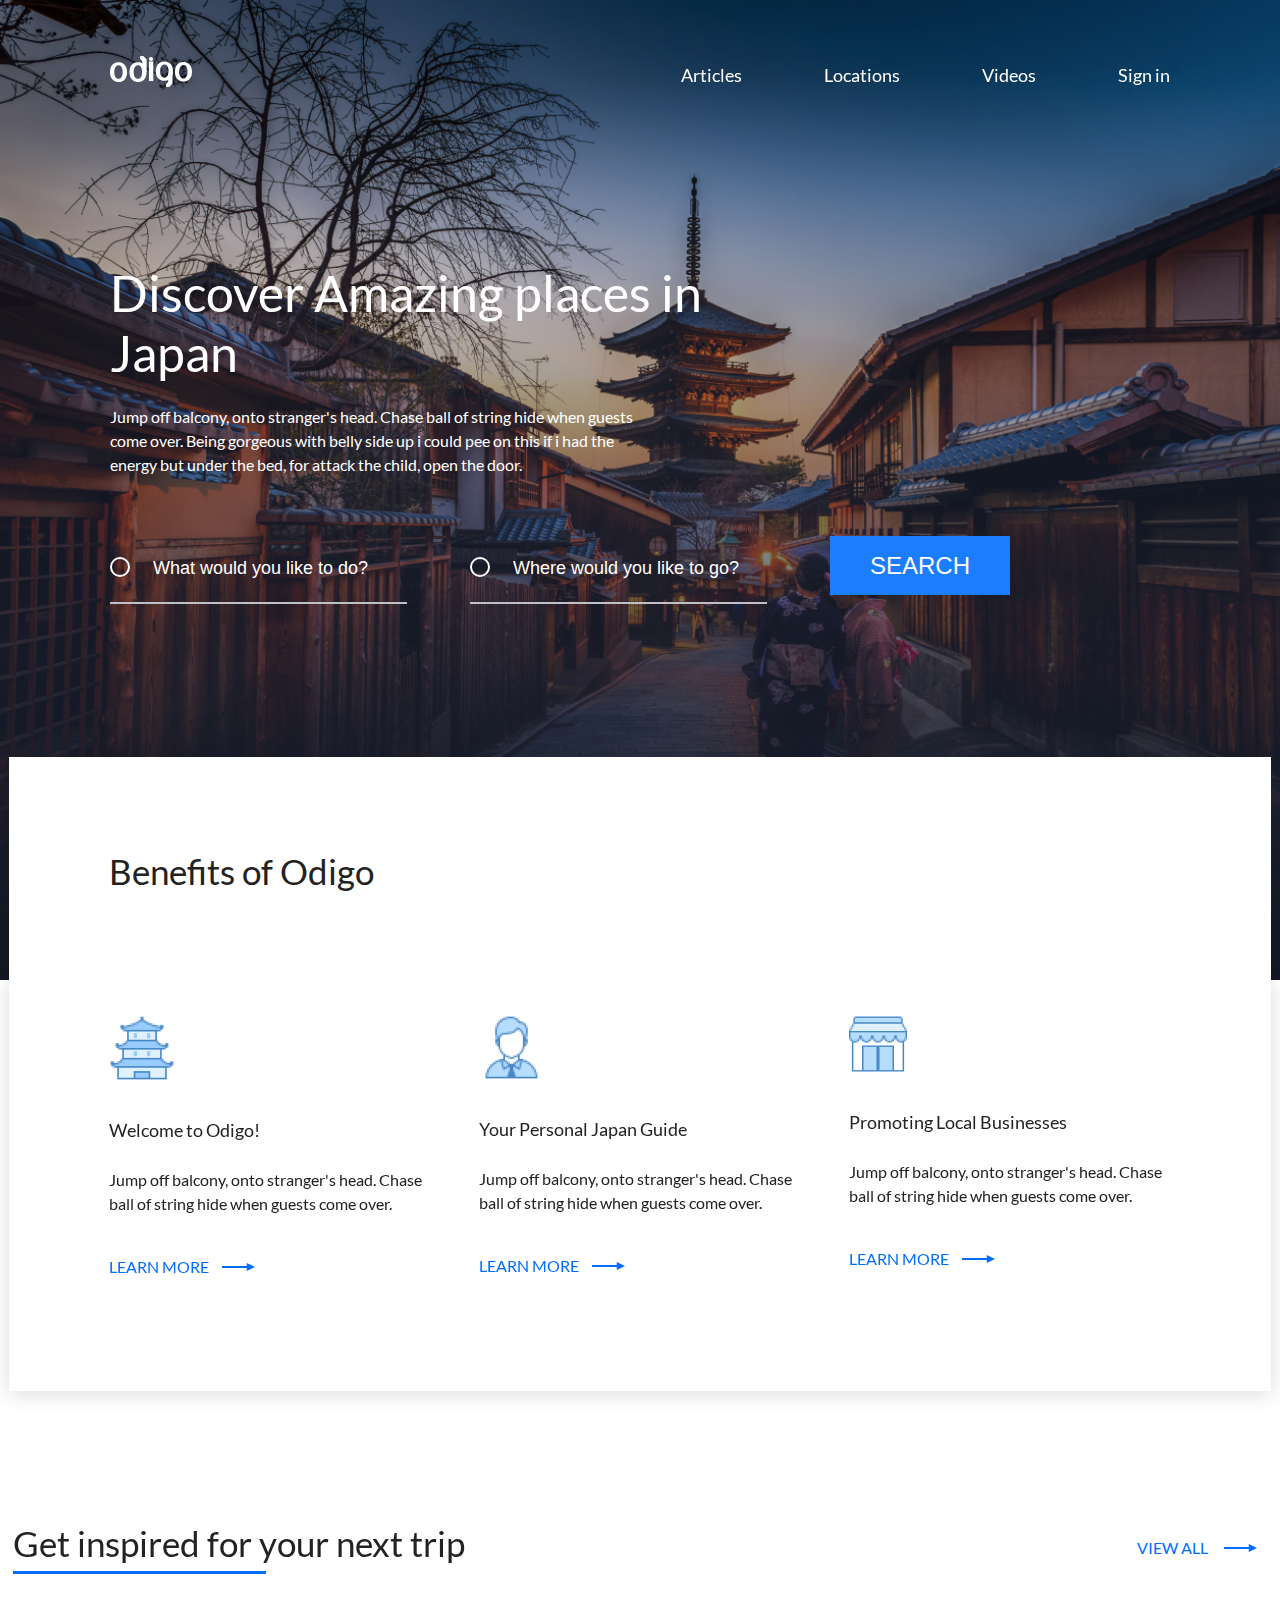
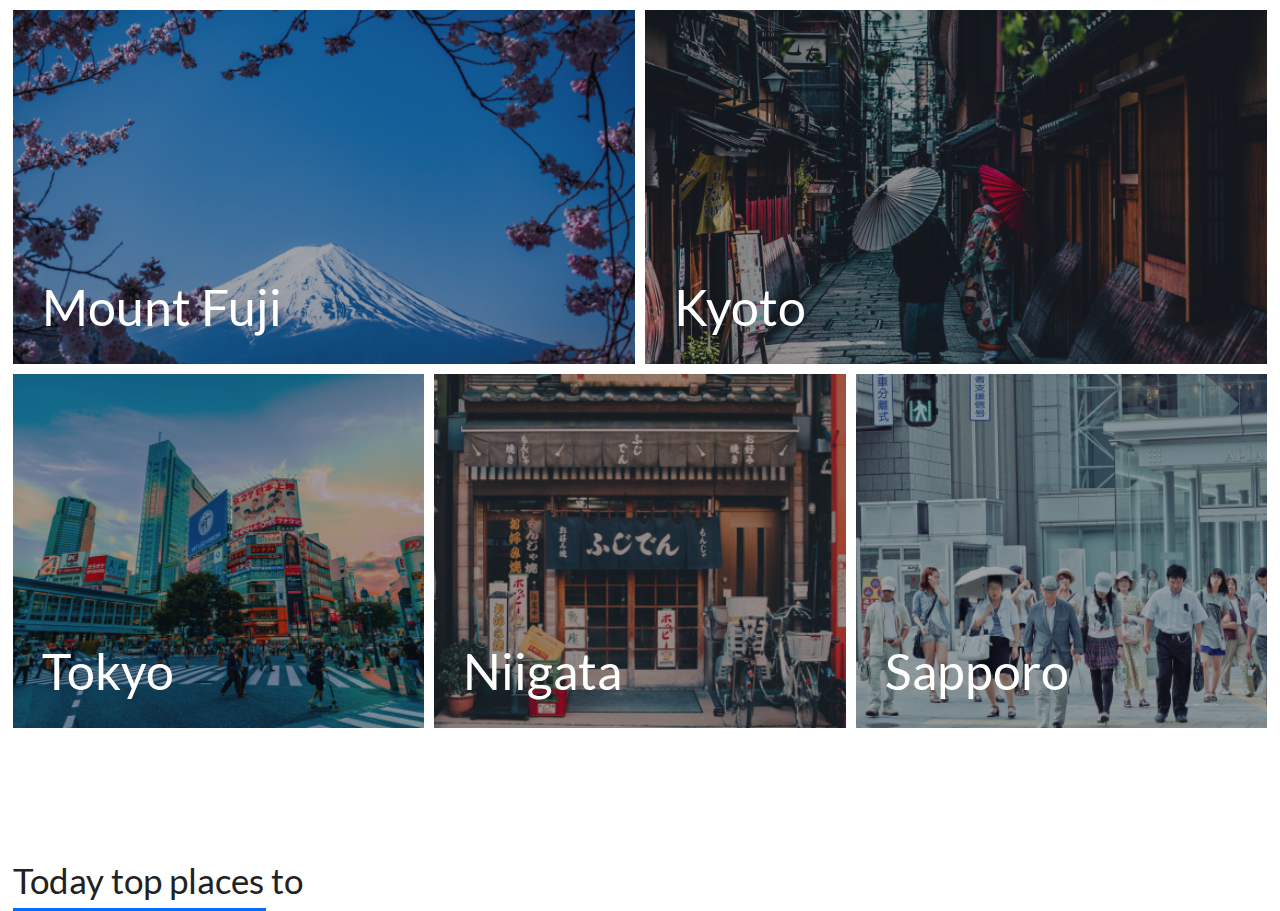
==== index.html @ b9d55b10 "new img" ====
<!DOCTYPE html>
<html lang="en">
<head>
    <meta charset="UTF-8">
    <meta http-equiv="X-UA-Compatible" content="IE=edge">
    <meta name="viewport" content="width=device-width, initial-scale=1.0">
    <link rel="stylesheet" href="css/reset.css">
    <link rel="stylesheet" href="css/style.css">
    <link rel="shortcut icon" href="./img/Flag_of_Japan.jpg" type="image/png">
    <title>TR Japan</title>
</head>
<body>
    <header class="header">
        <div class="wrapper">
            <div class="header-logo">
                <a href="/" class="header-logo-link">
                    <img src="img/svg/odigo-logo.svg" alt="logo">
                </a>
            </div>
            <nav class="header-nav">
                <ul class="header-list">
                    <li class="header-list-item">
                        <a href="/" class="header-link">Articles</a>
                    </li>
                    <li class="header-list-item">
                        <a href="/" class="header-link">Locations</a>
                    </li>
                    <li class="header-list-item">
                        <a href="/" class="header-link">Videos</a>
                    </li>
                    <li class="header-list-item"> 
                        <a href="/" class="header-link">Sign in</a>
                    </li>
                </ul>
            </nav>
        </div>
    </header>
    <main class="main">
       <section class="intro">
            <div class="wrapper">
                <div class="intro-wrapper">
                <h1 class="intro-title">Discover Amazing places in Japan</h1>
                <p class="intro-info">Jump off balcony, onto stranger's head. Chase ball of string hide when guests come over. Being gorgeous with belly side up i could pee on this if i had the energy but under the bed, for attack the child, open the door. </p>
                <form class="intro-form">
                    <fieldset class="intro-search_form">
                        <div class="serch-wrapper">
                            <input type="text" name="uzer_like_to_do" class="search-field" placeholder="What would you like to do?">
                            <input type="text" name="uzer_like_to_go" class="search-field" placeholder="Where would you like to go?">
                            <button class="search-button" type="submit">SEARCH</button>
                        </div>
                    </fieldset>
                </form>
            </div>
        </div>
       </section>

       <section class="benefits">
        <div class="benefits_wrapper">
            <h2 class="benefits_title">Benefits of Odigo</h2>
            <div class="benefits_cards">
                <div class="benefits_card">
                    <img src="/img/odigo-icon.png" alt="odigo" class="benefits_img">
                    <p class="benefit_title">Welcome to Odigo!</p>
                    <p class="benefit_info">Jump off balcony, onto stranger's head. Chase ball of string hide when guests come over.</p>
                    <div class="benefits_learn">
                        <a href="" class="benefit_learn">LEARN MORE</a>
                    </div>
                </div>
                <div class="benefits_card">
                    <img src="/img/guide-icon.png" alt="guide" class="benefits_img">
                    <p class="benefit_title">Your Personal Japan Guide</p>
                    <p class="benefit_info">Jump off balcony, onto stranger's head. Chase ball of string hide when guests come over.</p>
                    <div class="benefits_learn">
                        <a href="" class="benefit_learn">LEARN MORE</a>
                    </div>
                </div>
                <div class="benefits_card">
                    <img src="/img/businesses-icon.png" alt="businesses" class="benefits_img">
                    <p class="benefit_title">Promoting Local Businesses</p>
                    <p class="benefit_info">Jump off balcony, onto stranger's head. Chase ball of string hide when guests come over.</p>
                    <div class="benefits_learn">
                        <a href="" class="benefit_learn">LEARN MORE</a>
                    </div>
                </div>
            </div>
        </div>
       </section>
       <section class="travel">
        <div class="travel_wrapper">
            <div class="travel_next_trip">
                <div class="travel_pictures">
                    <div class="travel_header">
                        <h2 class="travel_title">Get inspired for your next trip</h2>
                        <div class="travel_header_links">
                            <a href="" class="travel_view">VIEW ALL</a>
                        </div>
                    </div>    
                </div>
                <div class="places-cards">

                   <figure class="places-card places-card-lg">
                     <img src="./img/pref1.jpg" alt="Mount Fuji" class="places-card-pic">   
                     <figcaption class="places-card-title">Mount Fuji</figcaption>
                     <a href="#!" class="places-card-link"></a>
                   </figure>

                   <figure class="places-card places-card-lg">
                     <img src="./img/pref2.jpg" alt="Kyoto" class="places-card-pic">
                     <figcaption class="places-card-title">Kyoto</figcaption>
                     <a href="#!" class="places-card-link"></a>
                   </figure>

                   <figure class="places-card places-card-sm">
                    <img src="../img/pref3.jpg" alt="Tokyo" class="places-card-pic">
                    <figcaption class="places-card-title">Tokyo</figcaption>
                    <a href="#!" class="places-card-link"></a>
                  </figure>

                  <figure class="places-card places-card-sm">
                    <img src="./img/pref4.jpg" alt="Niigata" class="places-card-pic">
                    <figcaption class="places-card-title">Niigata</figcaption>
                    <a href="#!" class="places-card-link"></a>
                  </figure>

                  <figure class="places-card places-card-sm">
                    <img src="./img/pref5.jpg" alt="Sapporo" class="places-card-pic">
                    <figcaption class="places-card-title">Sapporo</figcaption>
                    <a href="#!" class="places-card-link"></a>
                  </figure>
                  
                </div>
            </div>






            <div class="travel_places">
                <h2 class="travel_title">Today top places to </h2>
            </div>
        </div>
       </section>
    </main>
</body>
</html>
---- css/style.css ----
/* lato-regular - latin */
@font-face {
    font-family: 'Lato';
    font-style: normal;
    font-weight: 400;
    src: local(''),
         url('../fonts/lato-v23-latin-regular.woff2') format('woff2'), /* Chrome 26+, Opera 23+, Firefox 39+ */
         url('../fonts/lato-v23-latin-regular.woff') format('woff'); /* Chrome 6+, Firefox 3.6+, IE 9+, Safari 5.1+ */
  }
  /* lato-700 - latin */
  @font-face {
    font-family: 'Lato';
    font-style: normal;
    font-weight: 700;
    src: local(''),
         url('../fonts/lato-v23-latin-700.woff2') format('woff2'), /* Chrome 26+, Opera 23+, Firefox 39+ */
         url('../fonts/lato-v23-latin-700.woff') format('woff'); /* Chrome 6+, Firefox 3.6+, IE 9+, Safari 5.1+ */
  }
  /* lato-900 - latin */
  @font-face {
    font-family: 'Lato';
    font-style: normal;
    font-weight: 900;
    src: local(''),
         url('../fonts/lato-v23-latin-900.woff2') format('woff2'), /* Chrome 26+, Opera 23+, Firefox 39+ */
         url('../fonts/lato-v23-latin-900.woff') format('woff'); /* Chrome 6+, Firefox 3.6+, IE 9+, Safari 5.1+ */
  }

/*padding и margin не меняет размеры блока */

html {
    box-sizing: border-box;
}
*, *::after, *::before {
    box-sizing: inherit;
}
 

/*header styles start*/
body {
    font-family: 'Lato';
    font-style: normal;
}

img {
    max-width: 100%;
    height: auto;
}

.header {
    position: fixed;
    top: 0;
    left: 0;
    width: 100%;
    margin-top: 56px;
}

.wrapper{
    max-width: 1060px;
    margin: 0 auto;
    display: flex;
    flex-wrap: wrap;
    align-items: flex-end;
    justify-content: space-between;
    
}

.header-list {
    display: flex;
}

.header-link {
    margin-left: 82px;
    color: white;
    font-weight: 400;
    font-size: 18px;
    line-height: 24px;
    text-decoration: none;
}

.header-link:hover, .header-link:focus, .header-link:active {
    opacity: 75%;
}
/*header styles end*/


/*intro styles start*/

.intro {
    min-height: 100vh;
    background: url(../img/intro.jpg) no-repeat center;
    background-size: cover;
}

.intro-title {
    font-weight: 500;
    font-size: 50px;
    line-height: 60px;
    color: white;
    padding-top: 263px;
    max-width: 619px;
    margin-bottom: 22px;
}

.intro-info {
    color: white;
    font-weight: 400;
    font-size: 16px;
    line-height: 24px;
    max-width: 546px;
    margin-bottom: 59px;
}

.intro-wrapper {
    display: flex;
    flex-direction: column;
}

.search-field {
    width: 297px;
    margin-right: 60px;
    background: transparent url(../img/svg/circle.svg) no-repeat left 2px;
    background-size: 20px;
    border: 0;
    border-bottom: 2px solid #BFC0C5;
    padding-left: 43px;
    padding-bottom: 22px;
    font-weight: 500;
    font-size: 18px;
    line-height: 24px;
    color: white;
    margin-bottom: 376px;
}

.search-field::placeholder {
    font-weight: 500;
    font-size: 18px;
    line-height: 24px;
    color: white;
}

.search-button {
    padding: 15px 40px;
    background-color: #1B7DFF;
    border: 0;
    font-weight: 500;
    font-size: 24px;
    line-height: 29px;
    color: white;
}

.search-button:active, .search-button:hover, .search-button:focus {
    background-color: #2d5fa0;
}

/*intro styles end*/



/*benefits styles start*/

.benefits_wrapper {
    max-width: 1262px;
    max-height: 655px;
    background-color: white;
    margin: 0 auto;
   position: relative;
   box-shadow: 0px 2px 20px rgba(21, 24, 36, 0.15993);
}

.benefits_title {
    width: 100%;
    font-weight: 500;
    font-size: 35px;
    line-height: 42px;
    padding: 93px 100px 88px 100px;
    transform: translateY(-100%);
    position: absolute;
    top: 0;
    left: 0;
    background-color: white;
}

.benefits_cards {
    display: flex;
    flex-wrap: nowrap;
    padding: 35px 45px 112px 100px;
}

.benefits_card {
    max-width: 315px;
    margin-left: 55px;
}

.benefits_card:first-child {
    margin-left: 0;
} 

.benefits_img {
    margin-bottom: 37px;
    size: 65px 65px;
}

.benefit_title {
    margin-bottom: 26px;
    font-weight: 500;
    font-size: 18px;
    line-height: 24px;
}

.benefit_info {
    margin-bottom: 39px;
    font-weight: 400;
    font-size: 16px;
    line-height: 24px;
}

.benefit_learn {
    text-decoration: none;
    color: #006DFE;
    font-weight: 400;
    font-size: 16px;
    line-height: 24px;
    background: url(../img/svg/shape.svg) no-repeat 90% center;
    padding-right: 59px;
    transition: .3s all;
}

.benefit_learn:hover, .benefit_learn:focus {
    background: url(../img/svg/shape.svg) no-repeat right center;
}

/*benefits styles end*/



/*travel styles start*/

.travel_wrapper {
    max-width: 1254px;
    margin: 0 auto;
}

.travel_title {
    padding-top: 131px;
    font-weight: 500;
    font-size: 35px;
    line-height: 42px;
    padding-bottom: 10px;
    position: relative;
}

.travel_title:after {
    display: block;
    content: '';
    height: 3px;
    width: 253px;
    background-color: rgba(0, 109, 254, 1);
    position: absolute;
    bottom: 0;
    left: 0;
}

.travel_header {
    display: flex;
    flex-wrap: wrap;
    justify-content: space-between;
    align-items: center;
}

.travel_view {
    text-decoration: none;
    color: #006DFE;
    font-weight: 400;
    font-size: 16px;
    line-height: 24px;
    padding-right: 59px;
    background: url(../img/svg/shape.svg) no-repeat 90% center;
    transition: .3s;
}

.travel_view:hover, .travel_view:focus {
    background: url(../img/svg/shape.svg) no-repeat right center;
}

.travel_header_links {
    padding-top: 131px;
}

.places-cards{
    padding-top: 36px;
    display: grid;
    grid-template-columns: repeat(6, 1fr);
    grid-gap: 10px;
}
.places-card-lg{
    grid-column: span 3;
}
.places-card-sm{
    grid-column: span 2;
}
.places-card-pic {
    height: 354px;
    object-fit: cover;
    width: 100%;
    transition: 0.3ms;
}

.places-card{
    position: relative;
    overflow: hidden;
}
.places-card:hover .places-card-pic{
    transform: scale(1.05);
}
.places-card::after{
    display: block;
    content: '';
    width: 100%;
    height: 100%;
    background-color: rgba(21, 24, 36, 0.4);
    position: absolute;
    top: 0;
    left: 0;
    z-index: 2;
    
}
.places-card-title{
    position: absolute;
    font-size: 50px;
    line-height: 60px;
    color: white;
    bottom: 27px;
    left: 29px;
    z-index: 3;
}
.places-card-link{
    position: absolute;
    top: 0;
    left: 0;
    width: 100%;
    height: 100%;
    z-index: 4;
}

/*travel styles end*/
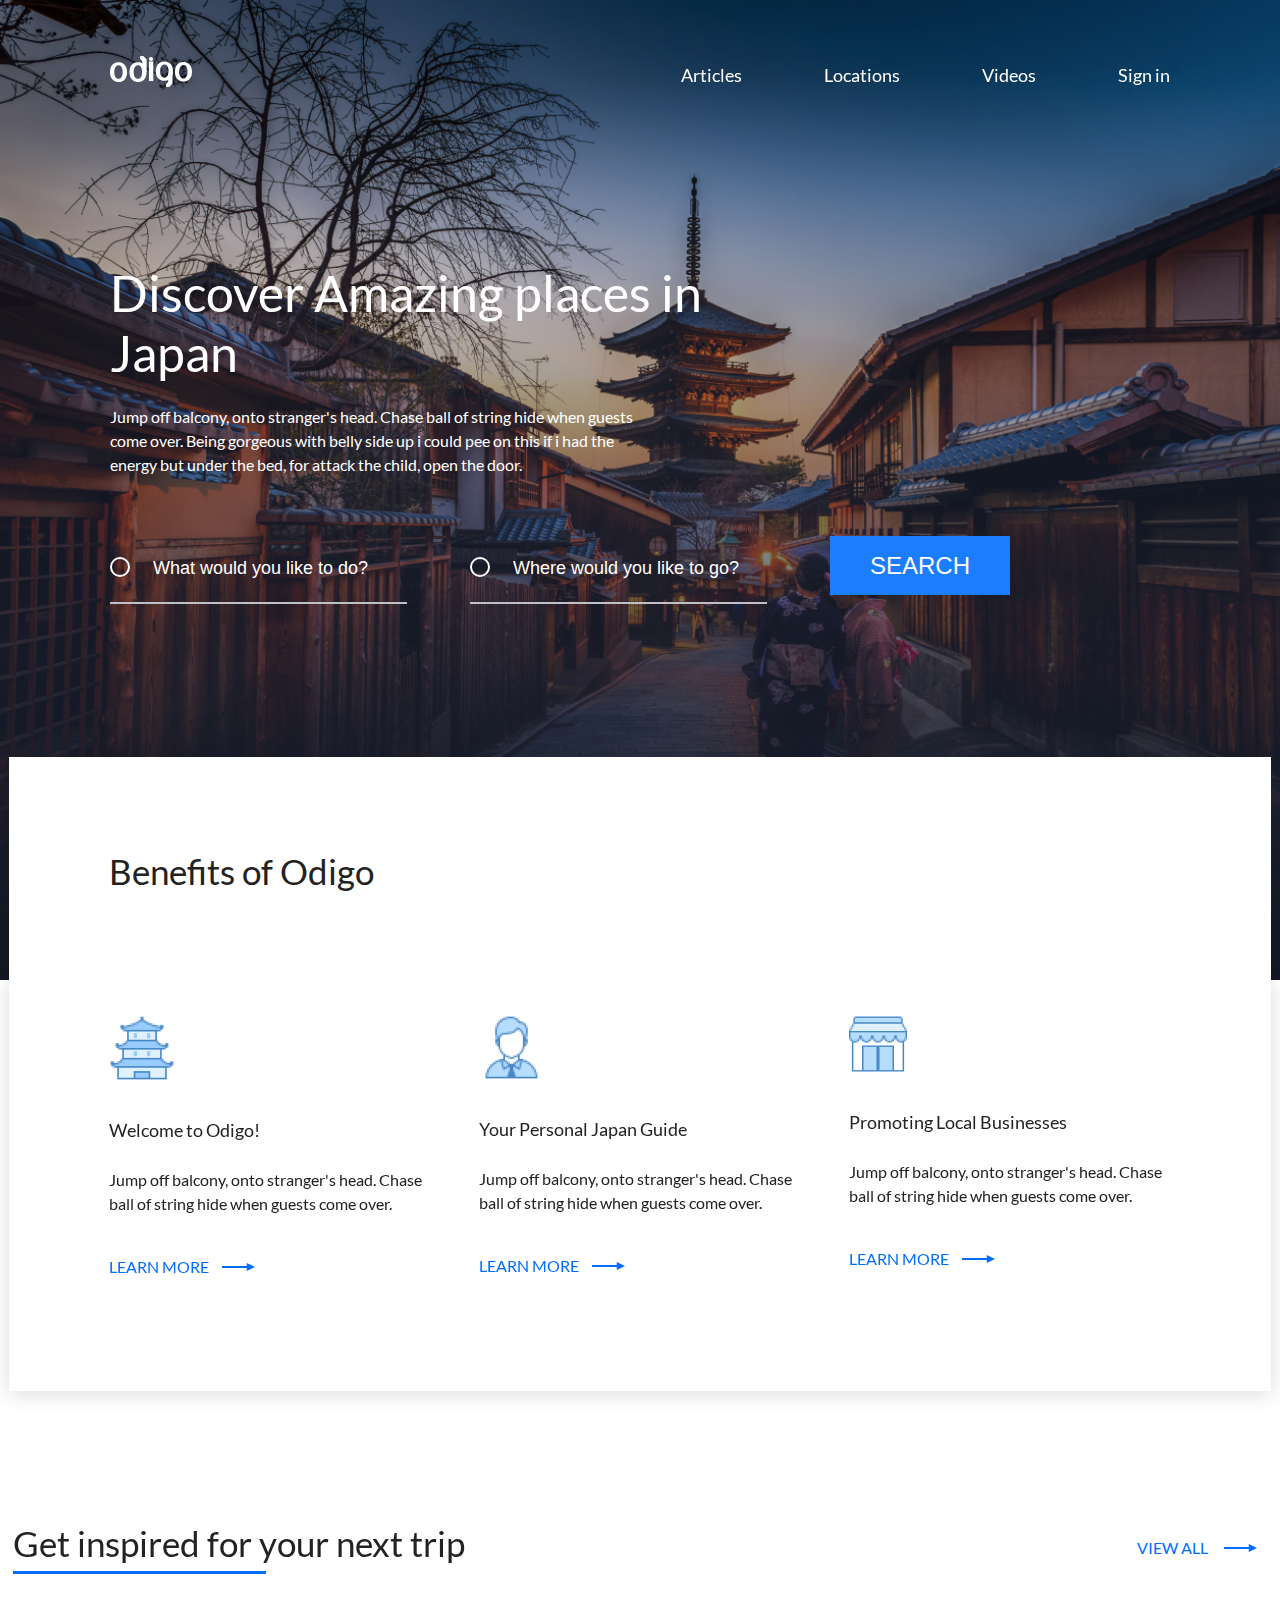
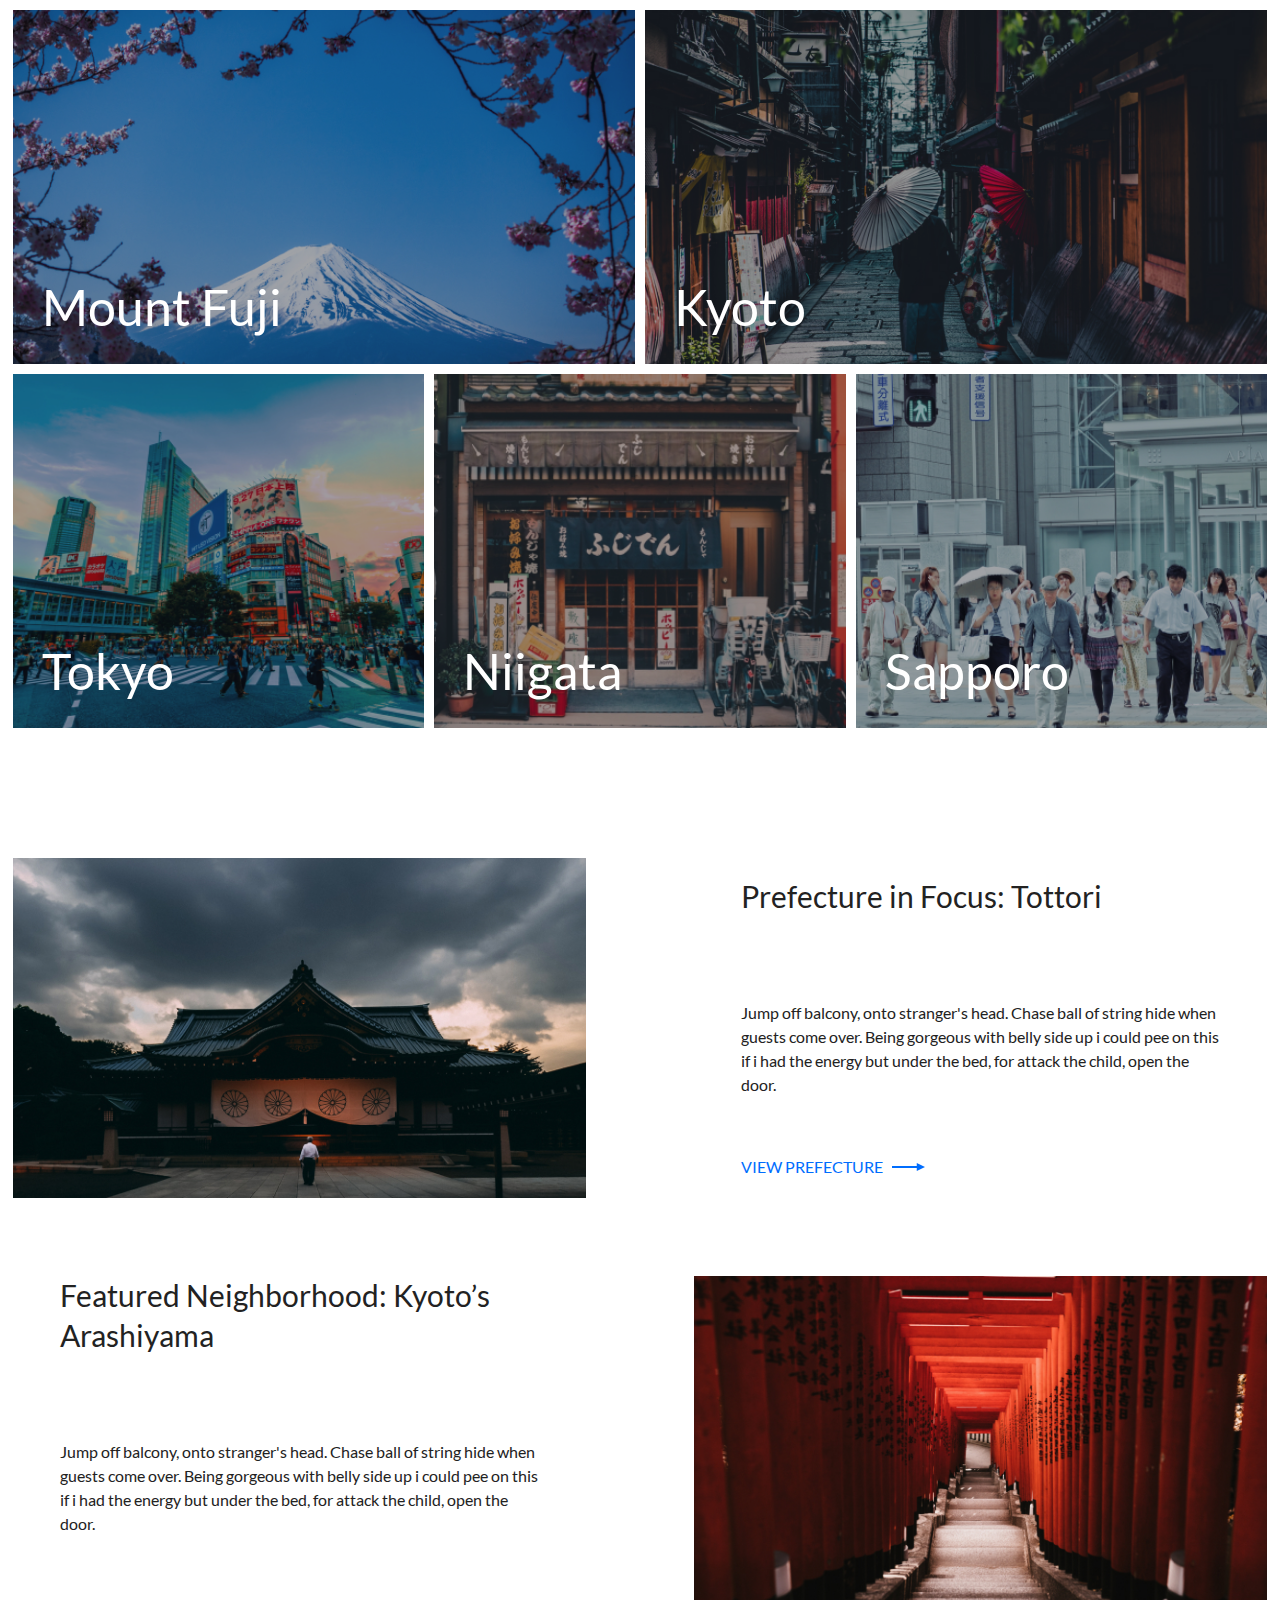
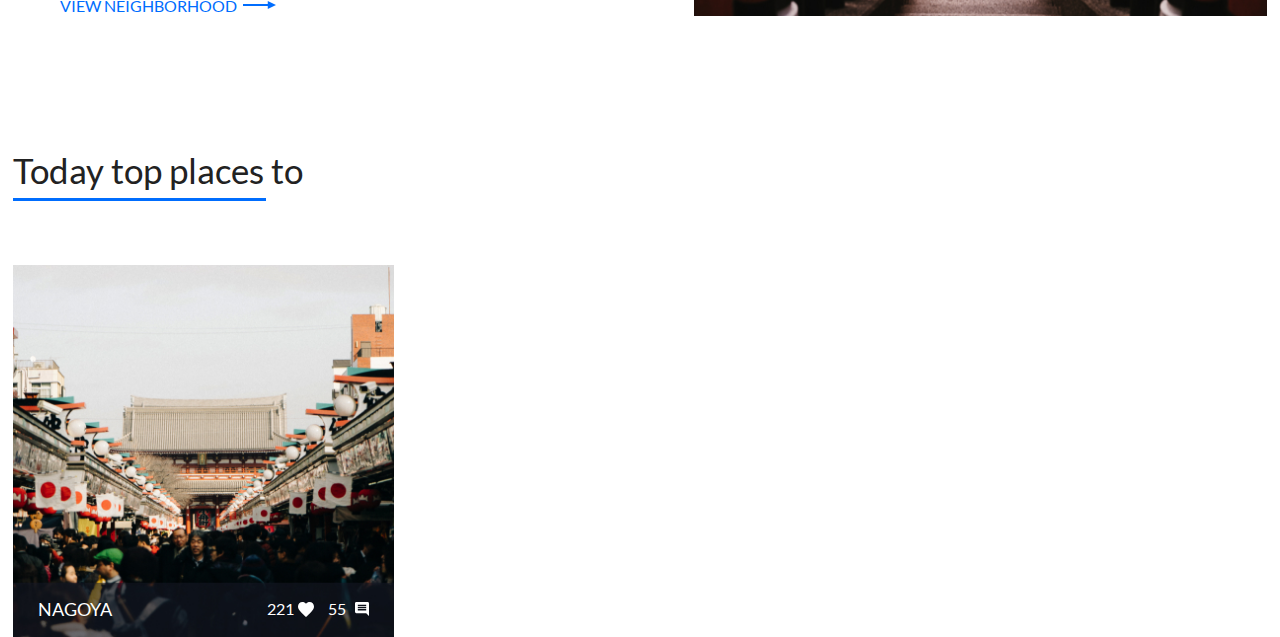
==== commit ce58f095: "add top places" ====
--- a/index.html
+++ b/index.html
@@ -59,7 +59,7 @@
             <h2 class="benefits_title">Benefits of Odigo</h2>
             <div class="benefits_cards">
                 <div class="benefits_card">
-                    <img src="/img/odigo-icon.png" alt="odigo" class="benefits_img">
+                    <img src="./img/odigo-icon.png" alt="odigo" class="benefits_img">
                     <p class="benefit_title">Welcome to Odigo!</p>
                     <p class="benefit_info">Jump off balcony, onto stranger's head. Chase ball of string hide when guests come over.</p>
                     <div class="benefits_learn">
@@ -67,7 +67,7 @@
                     </div>
                 </div>
                 <div class="benefits_card">
-                    <img src="/img/guide-icon.png" alt="guide" class="benefits_img">
+                    <img src="./img/guide-icon.png" alt="guide" class="benefits_img">
                     <p class="benefit_title">Your Personal Japan Guide</p>
                     <p class="benefit_info">Jump off balcony, onto stranger's head. Chase ball of string hide when guests come over.</p>
                     <div class="benefits_learn">
@@ -75,7 +75,7 @@
                     </div>
                 </div>
                 <div class="benefits_card">
-                    <img src="/img/businesses-icon.png" alt="businesses" class="benefits_img">
+                    <img src="./img/businesses-icon.png" alt="businesses" class="benefits_img">
                     <p class="benefit_title">Promoting Local Businesses</p>
                     <p class="benefit_info">Jump off balcony, onto stranger's head. Chase ball of string hide when guests come over.</p>
                     <div class="benefits_learn">
@@ -111,7 +111,7 @@
                    </figure>
 
                    <figure class="places-card places-card-sm">
-                    <img src="../img/pref3.jpg" alt="Tokyo" class="places-card-pic">
+                    <img src="./img/pref3.jpg" alt="Tokyo" class="places-card-pic">
                     <figcaption class="places-card-title">Tokyo</figcaption>
                     <a href="#!" class="places-card-link"></a>
                   </figure>
@@ -130,14 +130,47 @@
                   
                 </div>
             </div>
-
-
-
-
-
+            <div class="toure-cards">
+                <div class="toure toure-c">
+                    <div class="toure-pic">
+                        <img src="./img/toure1.jpg" alt="toure1" class="toure-p">
+                    </div>
+                    <div class="toure-description">
+                        <h2 class="toure-title">Prefecture in Focus: Tottori</h2>
+                        <p class="toure-text">Jump off balcony, onto stranger's head. Chase ball of string hide when guests come over. Being gorgeous with belly side up i could pee on this if i had the energy but under the bed, for attack the child, open the door. </p>
+                        <a href="#!" class="toure-link">VIEW PREFECTURE</a>
+                    </div>
+                </div>
+                <div class="toure">
+                    <div class="toure-description">
+                        <h2 class="toure-title">Featured Neighborhood: Kyoto’s Arashiyama</h2>
+                        <p class="toure-text">Jump off balcony, onto stranger's head. Chase ball of string hide when guests come over. Being gorgeous with belly side up i could pee on this if i had the energy but under the bed, for attack the child, open the door. </p>
+                        <a href="#!" class="toure-link">VIEW NEIGHBORHOOD</a>
+                    </div>
+                    <div class="toure-pic">
+                        <img src="./img/toure2.jpg" alt="toure2" class="toure-p">
+                    </div>
+                </div>
+            </div>
 
             <div class="travel_places">
-                <h2 class="travel_title">Today top places to </h2>
+                <section class="top">
+                    <h2 class="travel_title top-title">Today top places to </h2>
+                    <div class="top-cards">
+                        <div class="top-card">
+                            <img src="./img/top1.jpg" alt="NAGOYA" class="top-card-pic">
+                              <div class="top-card-stats">
+                                <h3 class="top-card-stats-title">NAGOYA</h3>
+                                <div class="top-card-stats-likes">
+                                    <span class="likes-stats">221</span>  
+                                </div>
+                                <div class="top-card-stats-comments">
+                                    <span class="comment-stats">55</span>
+                                </div>
+                              </div>
+                        </div>
+                    </div>
+                </section>
             </div>
         </div>
        </section>
--- a/css/style.css
+++ b/css/style.css
@@ -343,4 +343,93 @@
     z-index: 4;
 }
 
-/*travel styles end*/+.toure-cards{
+    margin-top: 130px;
+}
+.toure-description{
+    padding-right: 47px;
+    padding-left: 47px;
+}
+.toure{
+    display: grid;
+    grid-template-columns: repeat(2, 1fr);
+    grid-gap: 0 108px;
+    align-items: center;
+}
+.toure-title{
+    padding-bottom: 85px;
+    font-size: 30px;
+    line-height: 40px;
+}
+.toure-text{
+    padding-bottom: 58px;
+    font-size: 16px;
+    line-height: 24px;
+}
+.toure-link {
+    text-decoration: none;
+    color: #006DFE;
+    font-weight: 400;
+    font-size: 16px;
+    line-height: 24px;
+    background: url(../img/svg/shape.svg) no-repeat 90% center;
+    padding-right: 59px;
+    transition: .3s all;
+}
+
+.toure-link:hover, .toure-link:focus {
+    background: url(../img/svg/shape.svg) no-repeat right center;
+}
+.toure-c {
+    margin-bottom: 77px;
+}
+
+/*travel styles end*/
+
+/*top places styles start*/
+
+.top-title{
+    margin-bottom: 64px;
+}
+.top-cards{
+    display: grid;
+    grid-template-columns: repeat(3, 1fr);
+    grid-gap: 55px;
+}
+.top-card{
+    position: relative;
+}
+.top-card-stats{
+    display: flex;
+    flex-wrap: wrap;
+    align-items: center;
+    padding: 16px 25px;
+    justify-content: flex-end;
+    width: 100%;
+    position: absolute;
+    left: 0;
+    bottom: 0;
+}
+.top-card-stats-title{
+    font-size: 18px;
+    line-height: 24px;
+    color: white;
+    margin: 0 auto 0 0;
+}
+.top-card-stats-likes{
+    font-size: 16px;
+    line-height: 24px;
+    color: white;
+    background: url(../img/svg/heart-icon.svg) no-repeat right;
+    margin-right: 14px;
+    padding-right: 20px;
+}
+.top-card-stats-comments{
+    font-size: 16px;
+    line-height: 24px;
+    color: white;
+    background: url(../img/svg/comment-icon.svg) no-repeat right;
+    padding-right: 23px;
+    margin-right: ;
+}
+/*top places styles end*/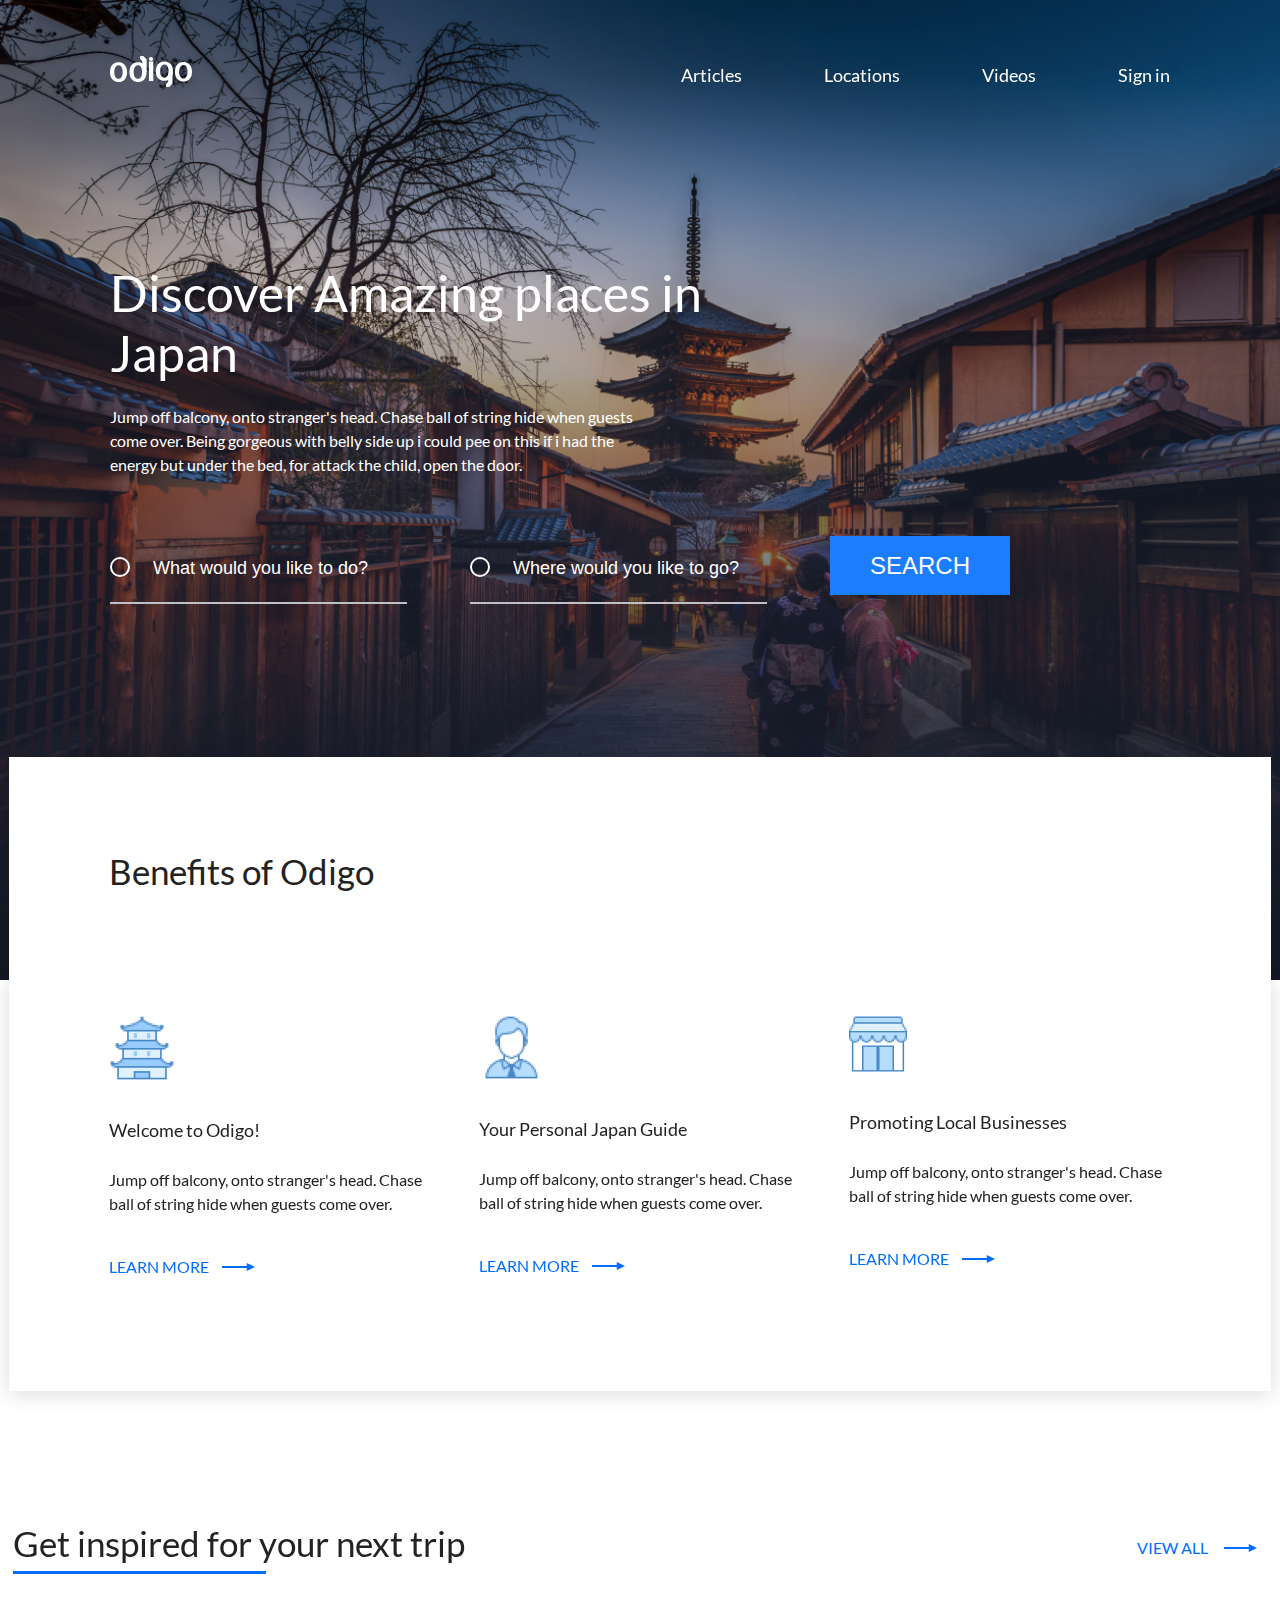
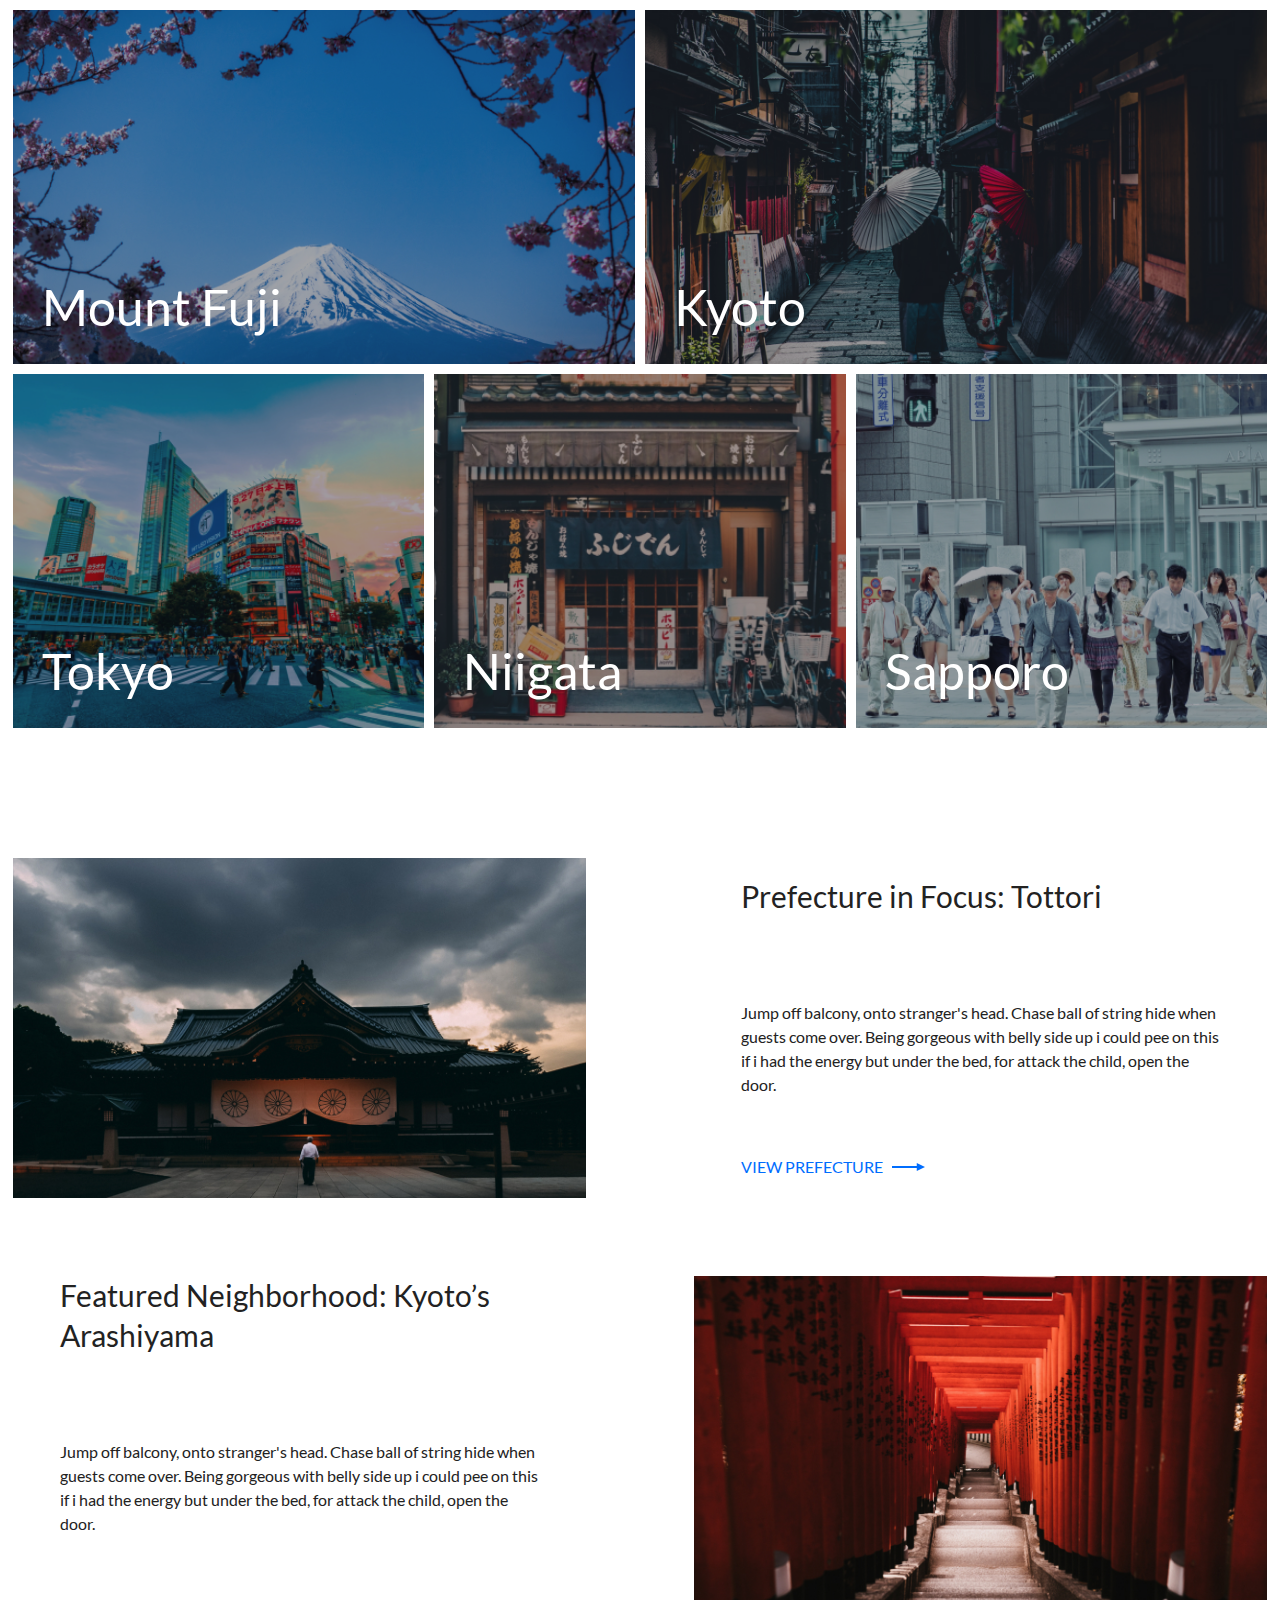
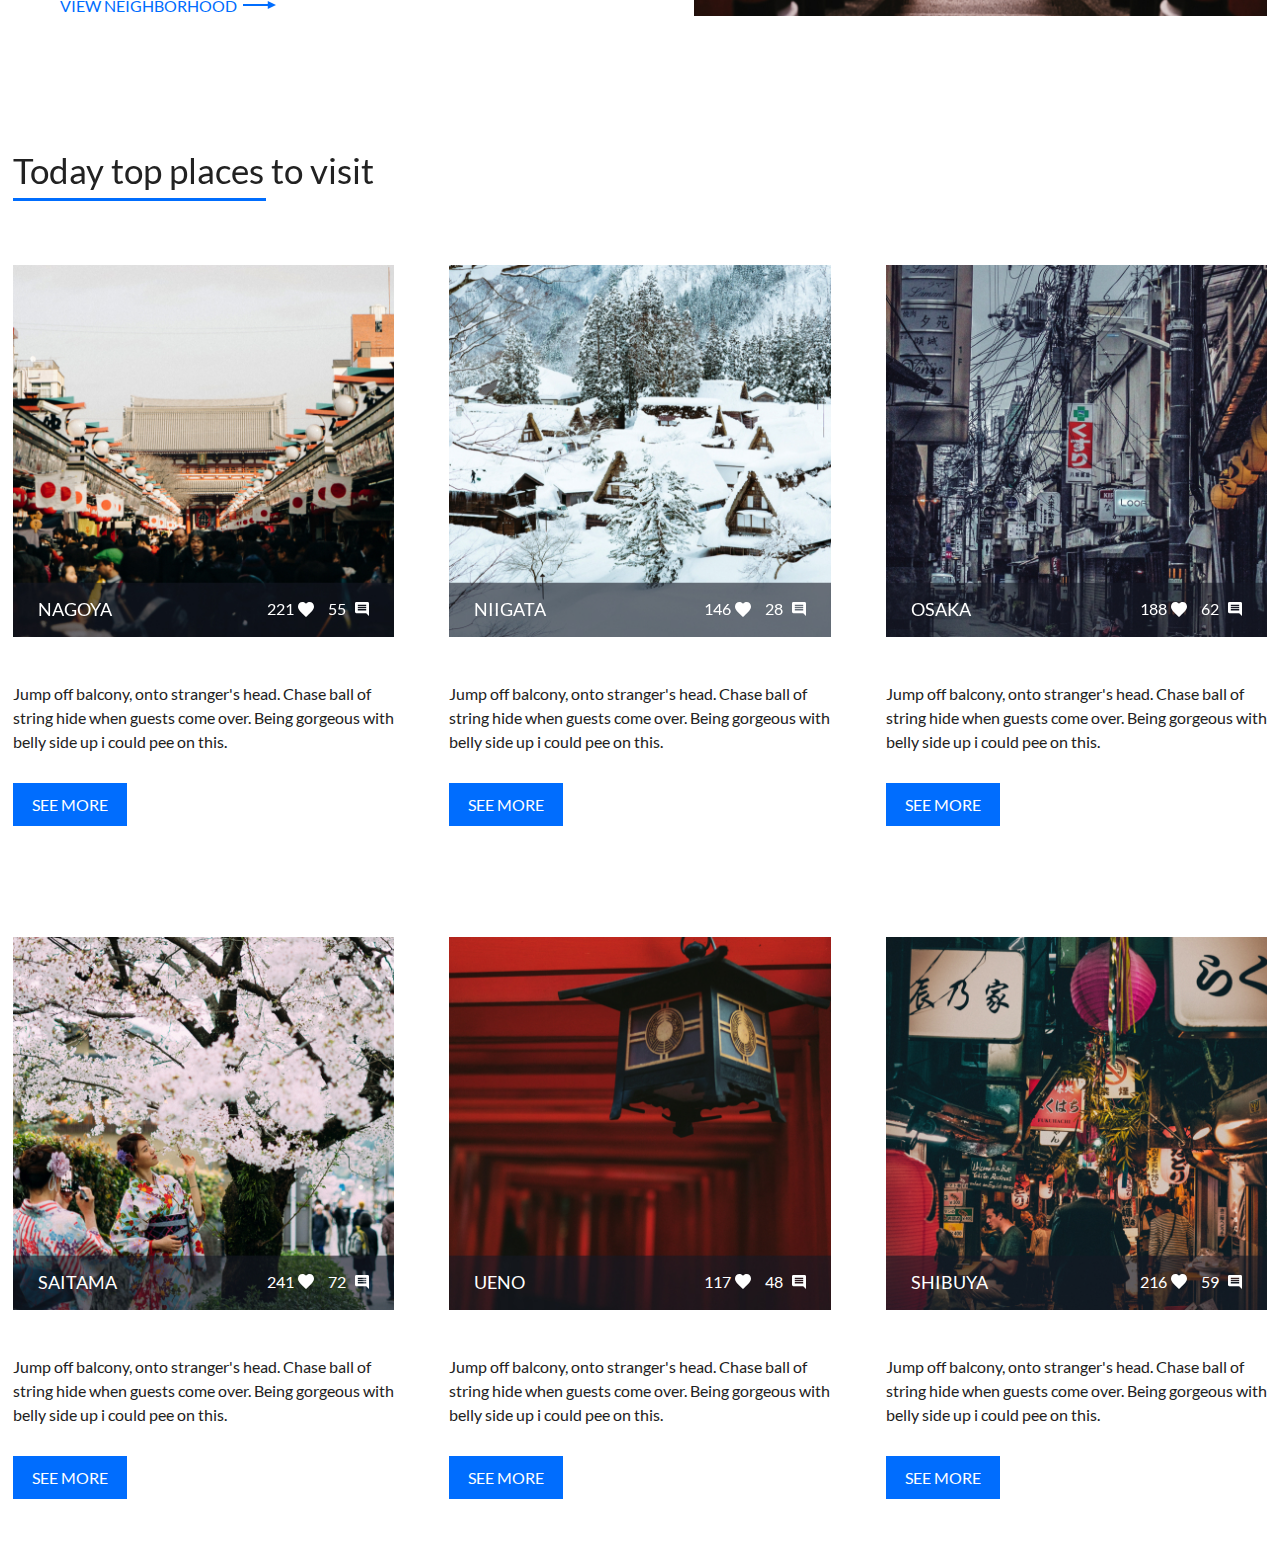
==== commit 215e7c69: "top-places end" ====
--- a/index.html
+++ b/index.html
@@ -155,9 +155,10 @@
 
             <div class="travel_places">
                 <section class="top">
-                    <h2 class="travel_title top-title">Today top places to </h2>
+                    <h2 class="travel_title top-title">Today top places to visit</h2>
                     <div class="top-cards">
                         <div class="top-card">
+                            <div class="top-card-picture">
                             <img src="./img/top1.jpg" alt="NAGOYA" class="top-card-pic">
                               <div class="top-card-stats">
                                 <h3 class="top-card-stats-title">NAGOYA</h3>
@@ -167,7 +168,90 @@
                                 <div class="top-card-stats-comments">
                                     <span class="comment-stats">55</span>
                                 </div>
-                              </div>
+                             </div>
+                            </div>
+                                <p class="top-card-description">Jump off balcony, onto stranger's head. Chase ball of string hide when guests come over. Being gorgeous with belly side up i could pee on this.</p>
+                                <a href="#!" class="top-card-link">SEE MORE</a>
+                        </div>
+                        <div class="top-card">
+                            <div class="top-card-picture">
+                            <img src="./img/top2.jpg" alt="NIIGATA" class="top-card-pic">
+                              <div class="top-card-stats">
+                                <h3 class="top-card-stats-title">NIIGATA</h3>
+                                <div class="top-card-stats-likes">
+                                    <span class="likes-stats">146</span>  
+                                </div>
+                                <div class="top-card-stats-comments">
+                                    <span class="comment-stats">28</span>
+                                </div>
+                             </div>
+                            </div>
+                                <p class="top-card-description">Jump off balcony, onto stranger's head. Chase ball of string hide when guests come over. Being gorgeous with belly side up i could pee on this.</p>
+                                <a href="#!" class="top-card-link">SEE MORE</a>
+                        </div>
+                        <div class="top-card">
+                            <div class="top-card-picture">
+                            <img src="./img/top3.jpg" alt="OSAKA" class="top-card-pic">
+                              <div class="top-card-stats">
+                                <h3 class="top-card-stats-title">OSAKA</h3>
+                                <div class="top-card-stats-likes">
+                                    <span class="likes-stats">188</span>  
+                                </div>
+                                <div class="top-card-stats-comments">
+                                    <span class="comment-stats">62</span>
+                                </div>
+                             </div>
+                            </div>
+                                <p class="top-card-description">Jump off balcony, onto stranger's head. Chase ball of string hide when guests come over. Being gorgeous with belly side up i could pee on this.</p>
+                                <a href="#!" class="top-card-link">SEE MORE</a>
+                        </div>
+                        <div class="top-card">
+                            <div class="top-card-picture">
+                            <img src="./img/top4.jpg" alt="SAITAMA" class="top-card-pic">
+                              <div class="top-card-stats">
+                                <h3 class="top-card-stats-title">SAITAMA</h3>
+                                <div class="top-card-stats-likes">
+                                    <span class="likes-stats">241</span>  
+                                </div>
+                                <div class="top-card-stats-comments">
+                                    <span class="comment-stats">72</span>
+                                </div>
+                             </div>
+                            </div>
+                                <p class="top-card-description">Jump off balcony, onto stranger's head. Chase ball of string hide when guests come over. Being gorgeous with belly side up i could pee on this.</p>
+                                <a href="#!" class="top-card-link">SEE MORE</a>
+                        </div>
+                        <div class="top-card">
+                            <div class="top-card-picture">
+                            <img src="./img/top5.jpg" alt="UENO" class="top-card-pic">
+                              <div class="top-card-stats">
+                                <h3 class="top-card-stats-title">UENO</h3>
+                                <div class="top-card-stats-likes">
+                                    <span class="likes-stats">117</span>  
+                                </div>
+                                <div class="top-card-stats-comments">
+                                    <span class="comment-stats">48</span>
+                                </div>
+                             </div>
+                            </div>
+                                <p class="top-card-description">Jump off balcony, onto stranger's head. Chase ball of string hide when guests come over. Being gorgeous with belly side up i could pee on this.</p>
+                                <a href="#!" class="top-card-link">SEE MORE</a>
+                        </div>
+                        <div class="top-card">
+                            <div class="top-card-picture">
+                            <img src="./img/top6.jpg" alt="SHIBUYA" class="top-card-pic">
+                              <div class="top-card-stats">
+                                <h3 class="top-card-stats-title">SHIBUYA</h3>
+                                <div class="top-card-stats-likes">
+                                    <span class="likes-stats">216</span>  
+                                </div>
+                                <div class="top-card-stats-comments">
+                                    <span class="comment-stats">59</span>
+                                </div>
+                             </div>
+                            </div>
+                                <p class="top-card-description">Jump off balcony, onto stranger's head. Chase ball of string hide when guests come over. Being gorgeous with belly side up i could pee on this.</p>
+                                <a href="#!" class="top-card-link">SEE MORE</a>
                         </div>
                     </div>
                 </section>
--- a/css/style.css
+++ b/css/style.css
@@ -396,8 +396,9 @@
     grid-template-columns: repeat(3, 1fr);
     grid-gap: 55px;
 }
-.top-card{
+.top-card-picture{
     position: relative;
+    margin-bottom: 45px;
 }
 .top-card-stats{
     display: flex;
@@ -430,6 +431,24 @@
     color: white;
     background: url(../img/svg/comment-icon.svg) no-repeat right;
     padding-right: 23px;
-    margin-right: ;
+}
+.top-card-description{
+    font-weight: 400;
+    font-size: 16px;
+    line-height: 24px;
+    margin-bottom: 43px;
+}
+.top-card-link{
+    font-size: 16px;
+    padding: 12px 19px;
+    background:#006DFE;
+    text-decoration: none;
+    color: white;
+}
+.top-card-link:hover, .top-card-link:focus, .top-card-link:active{
+    background: #2d5fa0;
+}
+.top-card{
+    margin-bottom: 69px;
 }
 /*top places styles end*/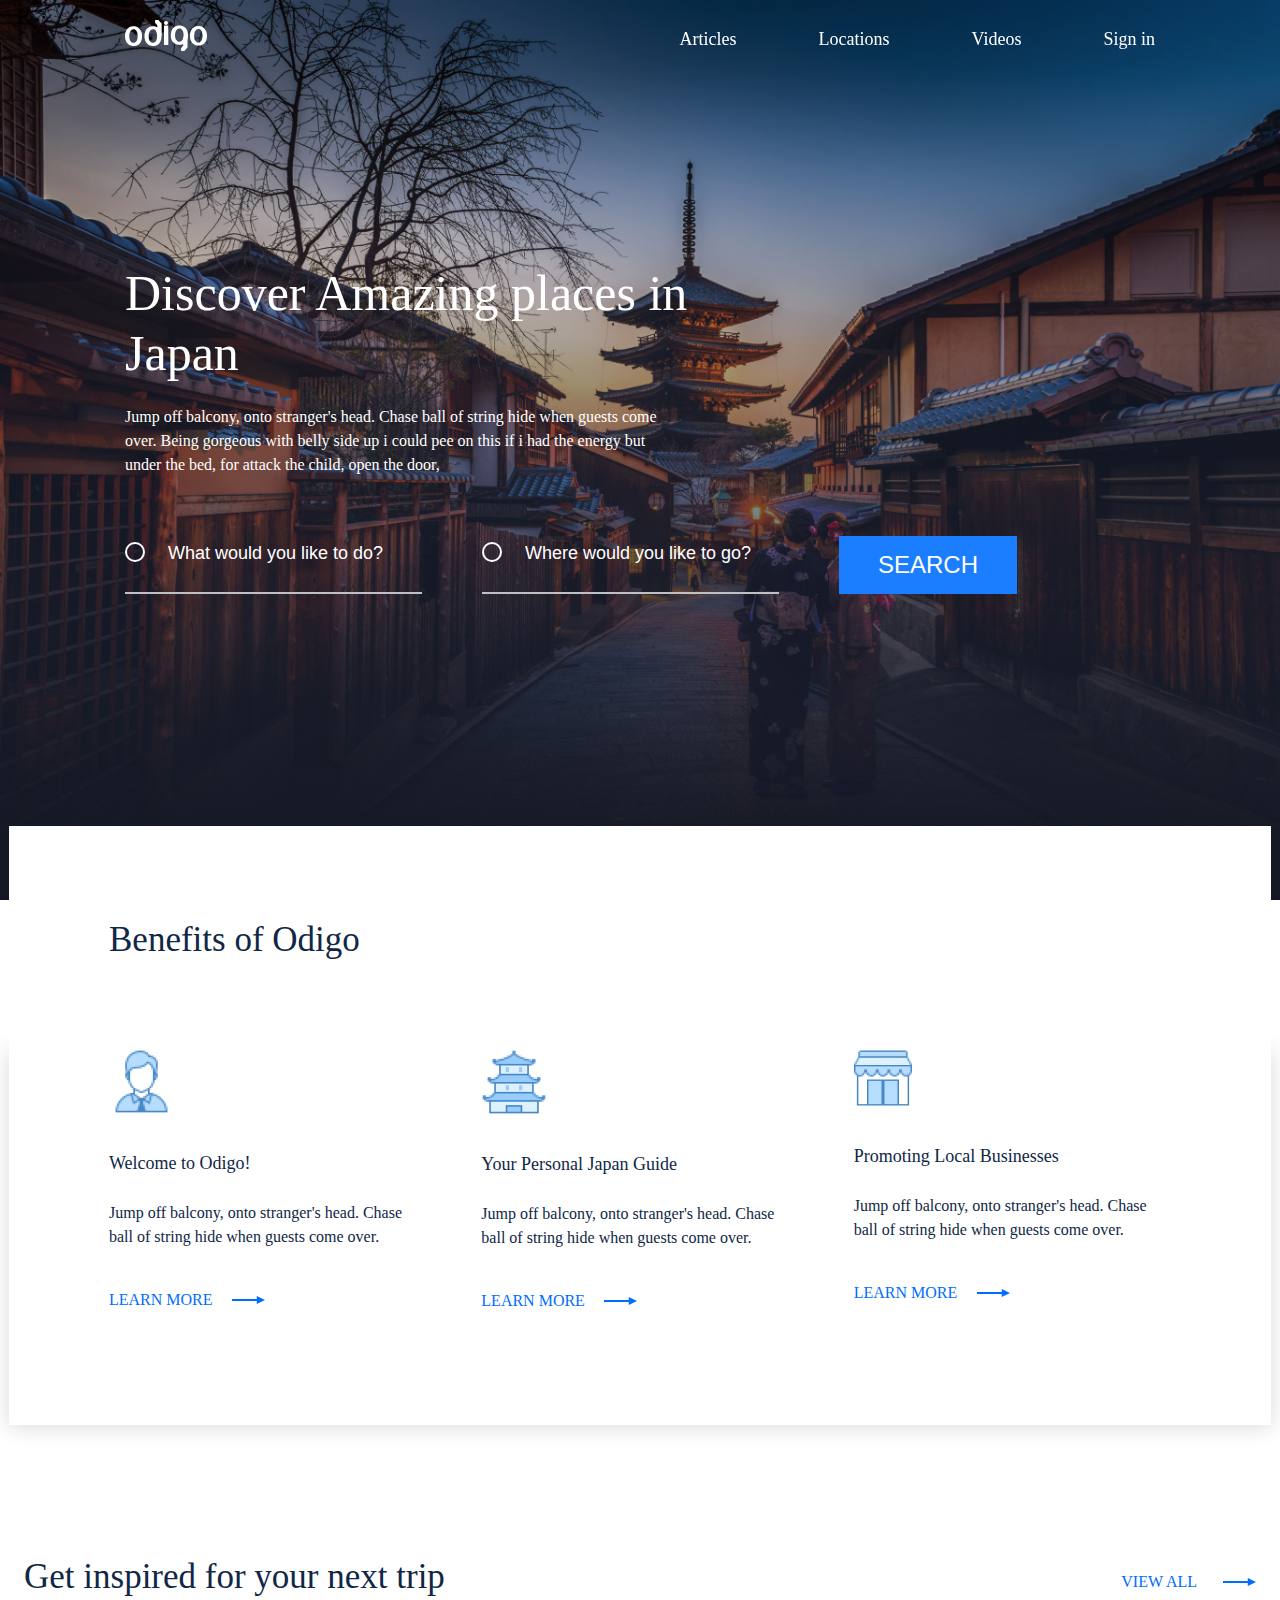
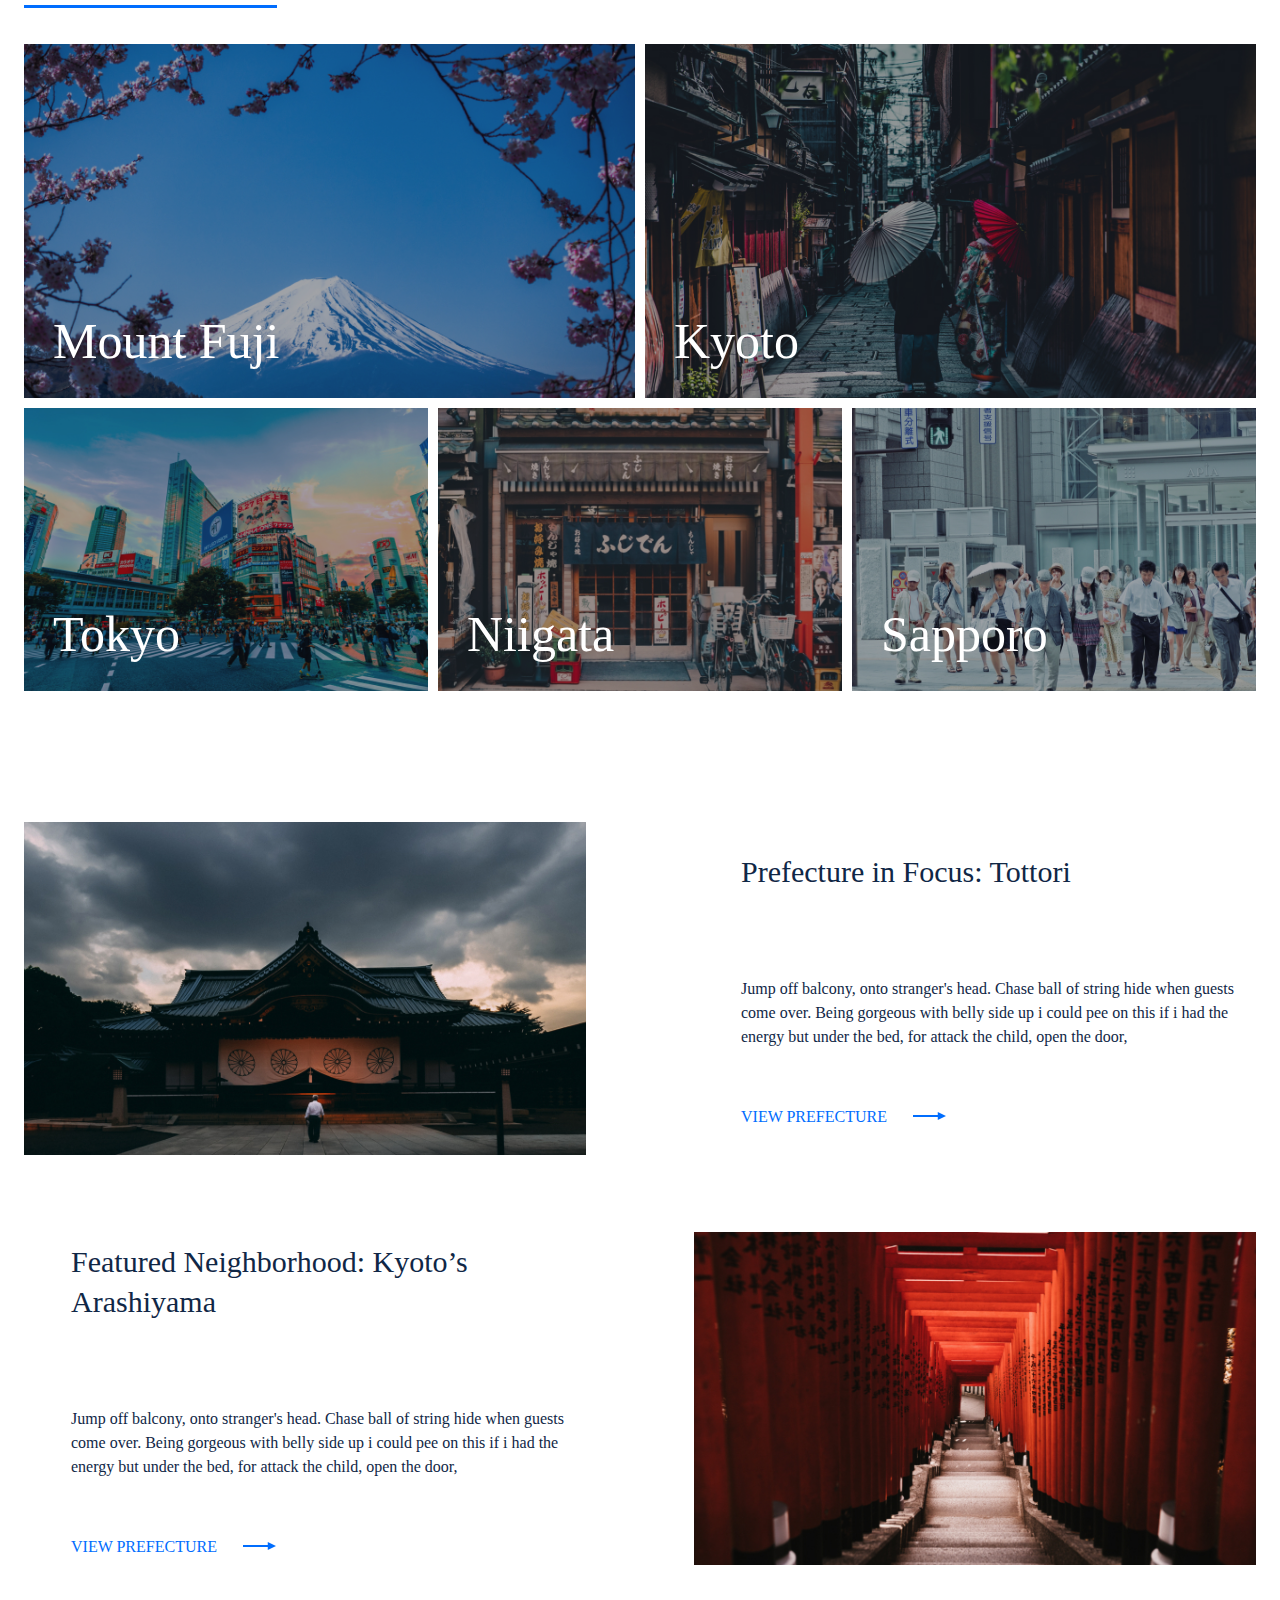
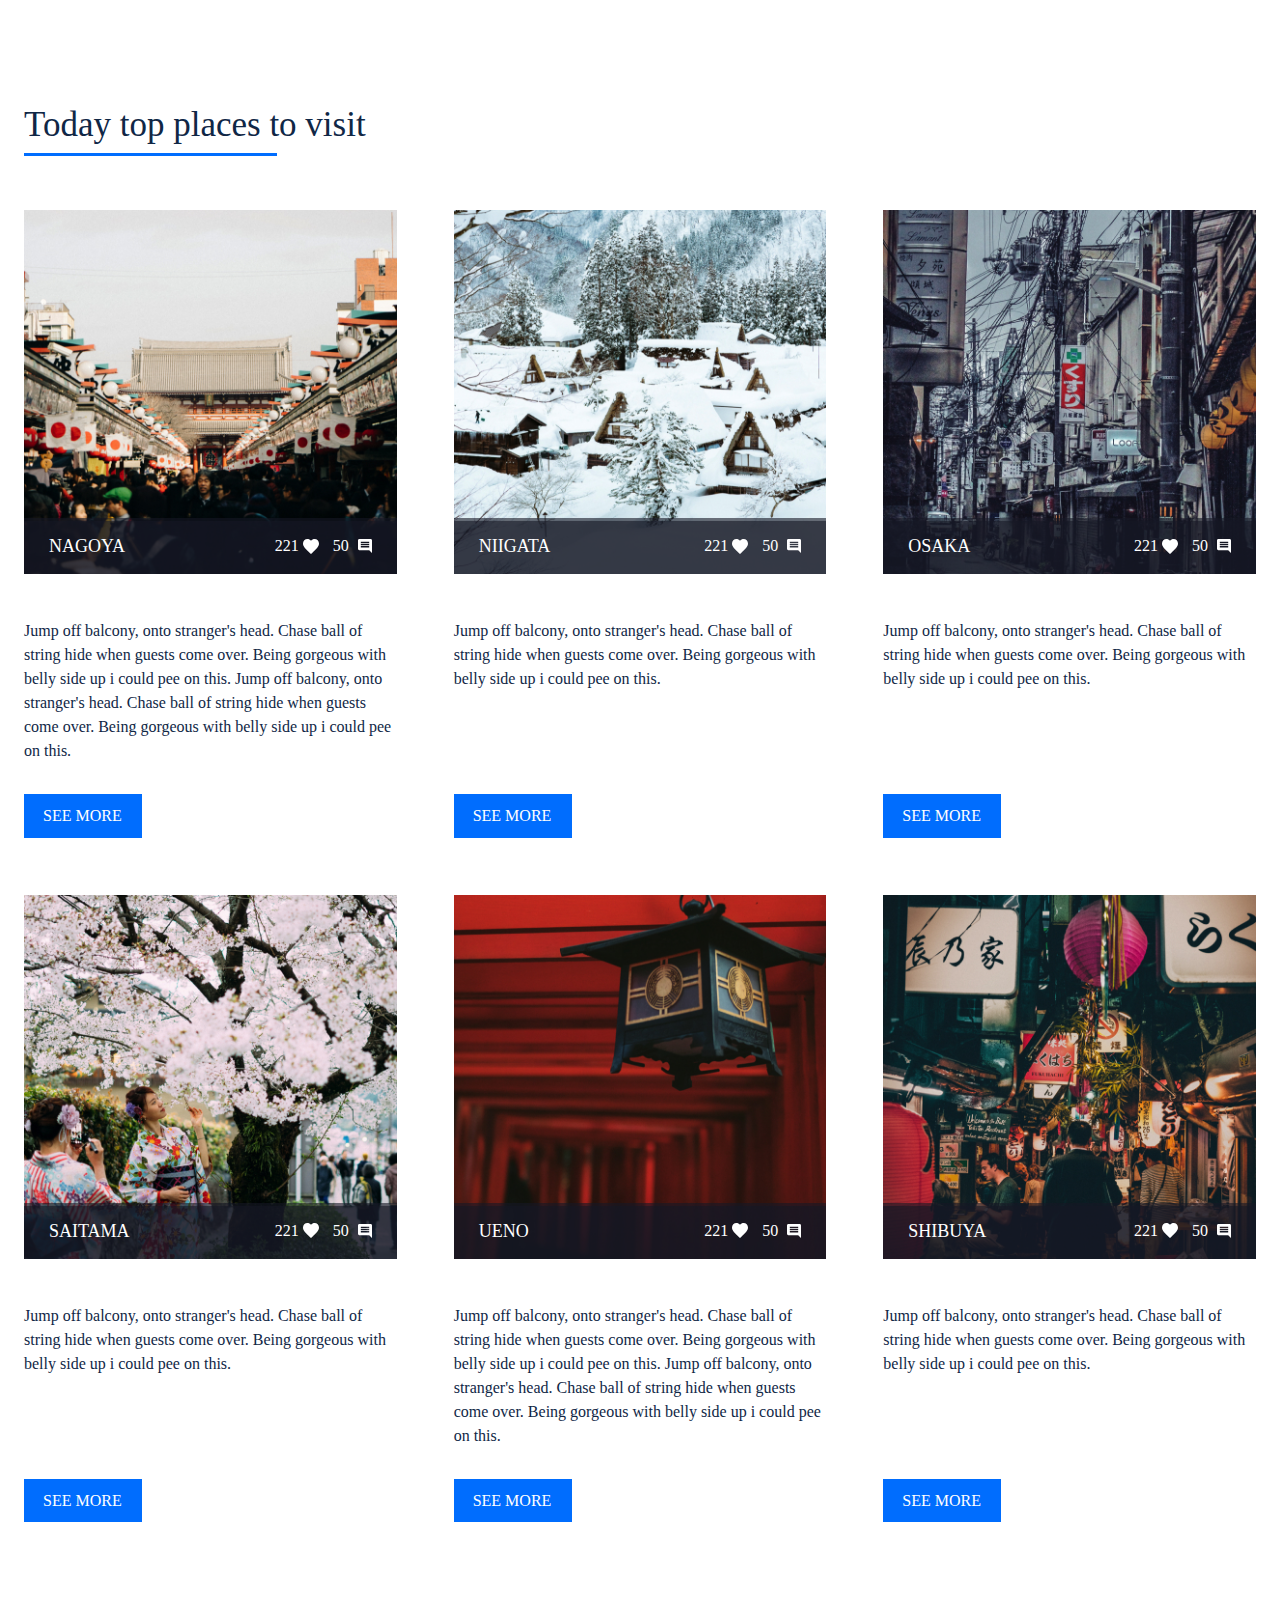
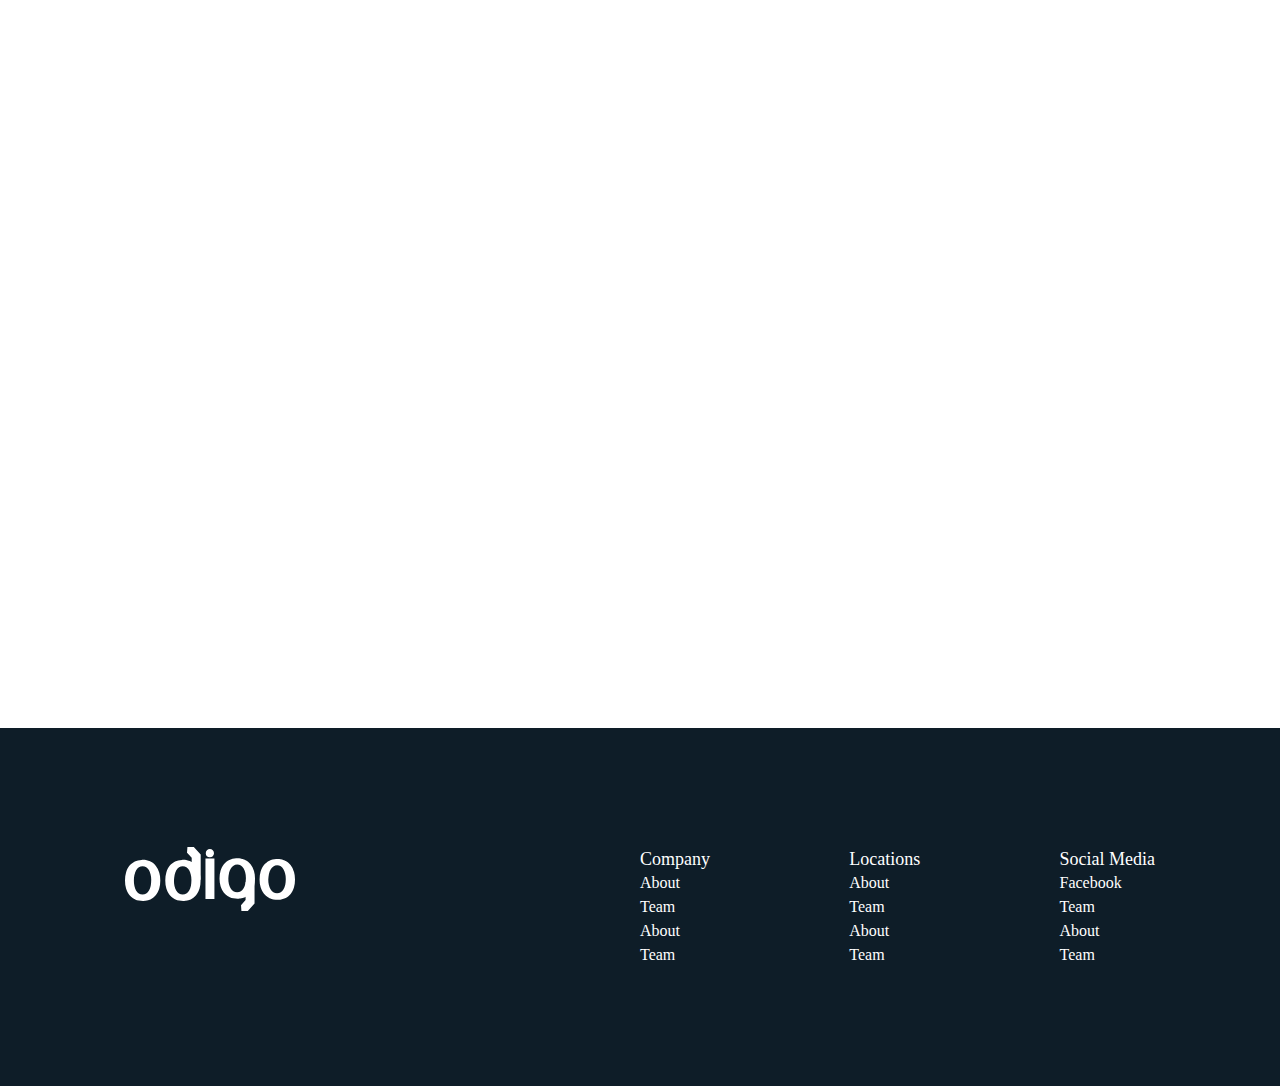
==== commit cbfa13e7: "bugs fixed" ====
--- a/index.html
+++ b/index.html
@@ -2,262 +2,456 @@
 <html lang="en">
 <head>
     <meta charset="UTF-8">
-    <meta http-equiv="X-UA-Compatible" content="IE=edge">
     <meta name="viewport" content="width=device-width, initial-scale=1.0">
-    <link rel="stylesheet" href="css/reset.css">
-    <link rel="stylesheet" href="css/style.css">
-    <link rel="shortcut icon" href="./img/Flag_of_Japan.jpg" type="image/png">
-    <title>TR Japan</title>
+    <title>Discover Amazing places in Japan</title>
+    <link rel="stylesheet" href="./css/style.css">
 </head>
 <body>
+    <!-- Header start -->
     <header class="header">
         <div class="wrapper">
-            <div class="header-logo">
-                <a href="/" class="header-logo-link">
-                    <img src="img/svg/odigo-logo.svg" alt="logo">
-                </a>
-            </div>
-            <nav class="header-nav">
-                <ul class="header-list">
-                    <li class="header-list-item">
-                        <a href="/" class="header-link">Articles</a>
-                    </li>
-                    <li class="header-list-item">
-                        <a href="/" class="header-link">Locations</a>
-                    </li>
-                    <li class="header-list-item">
-                        <a href="/" class="header-link">Videos</a>
-                    </li>
-                    <li class="header-list-item"> 
-                        <a href="/" class="header-link">Sign in</a>
-                    </li>
-                </ul>
-            </nav>
+            <div class="header__wrapper">
+                <div class="header__logo">
+                    <a href="/" class="header__logo-link">
+                        <img src="./img/svg/odigo-logo.svg" alt="Discover Amazing places in Japan" class="header__logo-pic">
+                    </a>
+                </div>
+    
+                <nav class="header__nav">
+                    <ul class="header__list">
+                        <li class="header__item">
+                            <a href="#!" class="header__link">Articles</a>
+                        </li>
+                        <li class="header__item">
+                            <a href="#!" class="header__link">Locations</a>
+                        </li>
+                        <li class="header__item">
+                            <a href="#!" class="header__link">Videos</a>
+                        </li>
+                        <li class="header__item">
+                            <a href="#!" class="header__link">Sign in</a>
+                        </li>
+                    </ul>
+                </nav>
+            </div>
         </div>
     </header>
+    <!-- Header end -->
+
+
     <main class="main">
-       <section class="intro">
+        <!-- Intro start -->
+        <section class="intro">
             <div class="wrapper">
-                <div class="intro-wrapper">
-                <h1 class="intro-title">Discover Amazing places in Japan</h1>
-                <p class="intro-info">Jump off balcony, onto stranger's head. Chase ball of string hide when guests come over. Being gorgeous with belly side up i could pee on this if i had the energy but under the bed, for attack the child, open the door. </p>
-                <form class="intro-form">
-                    <fieldset class="intro-search_form">
-                        <div class="serch-wrapper">
-                            <input type="text" name="uzer_like_to_do" class="search-field" placeholder="What would you like to do?">
-                            <input type="text" name="uzer_like_to_go" class="search-field" placeholder="Where would you like to go?">
-                            <button class="search-button" type="submit">SEARCH</button>
-                        </div>
+                <h1 class="intro__title">
+                    Discover Amazing places in Japan
+                </h1>
+                <p class="intro__subtitle">
+                    Jump off balcony, onto stranger's head. Chase ball of string hide when guests come over. Being gorgeous with belly side up i could pee on this if i had the energy but under the bed, for attack the child, open the door, 
+                </p>
+                <form class="search-form">
+                    <fieldset class="serach-form__wrap">
+                        <p class="search-form__info">
+                            <input type="text" name="user-like-to-do" class="search-form__field" placeholder="What would you like to do?">
+                            <input type="text" name="user-like-to-do" class="search-form__field" placeholder="Where would you like to go?">
+                            <button type="submit" class="search-form__submit">search</button>
+                        </p>
                     </fieldset>
                 </form>
             </div>
+        </section>
+        <!-- Intro end -->
+        
+        <!-- Benefits start -->        
+        <section class="benefits">
+            <div class="benefits__wrap">
+                <h2 class="benefits__title">
+                    Benefits of Odigo
+                </h2>
+                <div class="benefits__cards">
+                    <div class="benefits__card">
+                        <div class="benefits__card-pic">
+                            <img src="./img/guide-icon.png" alt="Welcome to Odigo!" class="benefits__card-thumb">
+                        </div>
+                        <h3 class="benefits__card-title">
+                            Welcome to Odigo!
+                        </h3>
+                        <p class="benefits__card-desc">
+                            Jump off balcony, onto stranger's head. Chase ball of string hide when guests come over.
+                        </p>
+                        <a href="#!" class="benefits__card-more">
+                            LEARN MORE
+                        </a>
+                    </div>
+                    <div class="benefits__card">
+                        <div class="benefits__card-pic">
+                            <img src="./img/odigo-icon.png" alt="Your Personal Japan Guide" class="benefits__card-thumb">
+                        </div>
+                        <h3 class="benefits__card-title">
+                            Your Personal Japan Guide
+                        </h3>
+                        <p class="benefits__card-desc">
+                            Jump off balcony, onto stranger's head. Chase ball of string hide when guests come over.
+                        </p>
+                        <a href="#!" class="benefits__card-more">
+                            LEARN MORE
+                        </a>
+                    </div>
+                    <div class="benefits__card">
+                        <div class="benefits__card-pic">
+                            <img src="./img/businesses-icon.png" alt="Promoting Local Businesses" class="benefits__card-thumb">
+                        </div>
+                        <h3 class="benefits__card-title">
+                                Promoting Local Businesses
+                        </h3>
+                        <p class="benefits__card-desc">
+                                Jump off balcony, onto stranger's head. Chase ball of string hide when guests come over.
+                        </p>
+                        <a href="#!" class="benefits__card-more">
+                            LEARN MORE
+                        </a>
+                    </div>
+                </div>
+            </div>
+        </section>
+        <!-- Benefits end -->   
+        
+        <!-- Places start -->  
+        <section class="places">
+            <div class="wrapper-full">
+                <div class="places__caption">
+                    <h2 class="places__title section-title">
+                        Get inspired for your next trip
+                    </h2>
+                    <a href="#!" class="places__view-all">VIEW ALL</a>
+                </div>
+
+                <div class="places__cards">
+
+                    <figure class="places__card places__card_size_lg">
+                        <img src="./img/pref1.jpg" alt="Mount Fuji" class="places__card-pic places__card-pic_size_lg">
+                        <figcaption class="places__card-title">
+                            Mount Fuji
+                        </figcaption>
+                        <a href="#!" class="places__card-link"></a>
+                    </figure>
+                    
+                    <figure class="places__card places__card_size_lg">
+                        <img src="./img/pref2.jpg" alt="Kyoto" class="places__card-pic places__card-pic_size_lg">
+                        <figcaption class="places__card-title">
+                            Kyoto
+                        </figcaption>
+                        <a href="#!" class="places__card-link"></a>
+                    </figure>
+
+                    <figure class="places__card places__card_size_sm">
+                        <img src="./img/pref3.jpg" alt="Tokyo" class="places__card-pic places__card-pic_size_sm">
+                        <figcaption class="places__card-title">
+                            Tokyo
+                        </figcaption>
+                        <a href="#!" class="places__card-link"></a>
+                    </figure>
+
+                    <figure class="places__card places__card_size_sm">
+                        <img src="./img/pref4.jpg" alt="Niigata" class="places__card-pic places__card-pic_size_sm">
+                        <figcaption class="places__card-title">
+                            Niigata
+                        </figcaption>
+                        <a href="#!" class="places__card-link"></a>
+                    </figure>
+
+                    <figure class="places__card places__card_size_sm">
+                        <img src="./img/pref5.jpg" alt="Sapporo" class="places__card-pic places__card-pic_size_sm">
+                        <figcaption class="places__card-title">
+                            Sapporo
+                        </figcaption>
+                        <a href="#!" class="places__card-link"></a>
+                    </figure>
+
+                </div>
+            </div>
+        </section>
+        <!-- Places end --> 
+
+        <!-- Tours start -->
+
+        <div class="tours">
+            <div class="wrapper-full">
+
+                <div class="tours__tour tour">
+                    <div class="tour__pic">
+                        <img src="./img/toure1.jpg" alt="Prefecture in Focus: Tottori" class="tour__thumb">
+                    </div>
+                    <div class="tour__info">
+                        <h3 class="tour__title">
+                            Prefecture in Focus: Tottori
+                        </h3>
+                        <p class="tour__desc">
+                            Jump off balcony, onto stranger's head. Chase ball of string hide when guests come over. Being gorgeous with belly side up i could pee on this if i had the energy but under the bed, for attack the child, open the door, 
+                        </p>
+                        <a href="#!" class="tour__more">VIEW PREFECTURE</a>
+                    </div>
+                </div>
+
+                <div class="tours__tour tour">
+                    <div class="tour__info">
+                        <h3 class="tour__title">
+                            Featured Neighborhood: Kyoto’s Arashiyama
+                        </h3>
+                        <p class="tour__desc">
+                            Jump off balcony, onto stranger's head. Chase ball of string hide when guests come over. Being gorgeous with belly side up i could pee on this if i had the energy but under the bed, for attack the child, open the door, 
+                        </p>
+                        <a href="#!" class="tour__more">VIEW PREFECTURE</a>
+                    </div>
+                    <div class="tour__pic">
+                        <img src="./img/toure2.jpg" alt="Featured Neighborhood: Kyoto’s Arashiyama" class="tour__thumb">
+                    </div>
+                </div>
+
+            </div>
         </div>
-       </section>
-
-       <section class="benefits">
-        <div class="benefits_wrapper">
-            <h2 class="benefits_title">Benefits of Odigo</h2>
-            <div class="benefits_cards">
-                <div class="benefits_card">
-                    <img src="./img/odigo-icon.png" alt="odigo" class="benefits_img">
-                    <p class="benefit_title">Welcome to Odigo!</p>
-                    <p class="benefit_info">Jump off balcony, onto stranger's head. Chase ball of string hide when guests come over.</p>
-                    <div class="benefits_learn">
-                        <a href="" class="benefit_learn">LEARN MORE</a>
-                    </div>
-                </div>
-                <div class="benefits_card">
-                    <img src="./img/guide-icon.png" alt="guide" class="benefits_img">
-                    <p class="benefit_title">Your Personal Japan Guide</p>
-                    <p class="benefit_info">Jump off balcony, onto stranger's head. Chase ball of string hide when guests come over.</p>
-                    <div class="benefits_learn">
-                        <a href="" class="benefit_learn">LEARN MORE</a>
-                    </div>
-                </div>
-                <div class="benefits_card">
-                    <img src="./img/businesses-icon.png" alt="businesses" class="benefits_img">
-                    <p class="benefit_title">Promoting Local Businesses</p>
-                    <p class="benefit_info">Jump off balcony, onto stranger's head. Chase ball of string hide when guests come over.</p>
-                    <div class="benefits_learn">
-                        <a href="" class="benefit_learn">LEARN MORE</a>
-                    </div>
-                </div>
+
+        <!-- Tours start -->
+
+        <!-- Top start -->
+        <section class="top">
+            <div class="wrapper-full">
+                <h2 class="top__title section-title">
+                    Today top places to visit
+                </h2>
+
+                <div class="top__cards">
+
+                    <div class="top__card">
+                        <div class="top__card-pic">
+                            <img src="./img/top1.jpg" alt="NAGOYA" class="top__card-thumb">
+                            <div class="top__card-stats">
+                                <h3 class="top__card-title">
+                                    NAGOYA
+                                </h3>
+                                <div class="top__card-likes">
+                                    <span class="top__card-likes-value">
+                                        221
+                                    </span>
+                                </div>
+                                <div class="top__card-comments">
+                                    <span class="top__card-comments-value">
+                                        50
+                                    </span>
+                                </div>
+                            </div>
+                        </div>
+                        <p class="top__card-desc">
+                            Jump off balcony, onto stranger's head. Chase ball of string hide when guests come over. Being gorgeous with belly side up i could pee on this.
+                            Jump off balcony, onto stranger's head. Chase ball of string hide when guests come over. Being gorgeous with belly side up i could pee on this.
+                        </p>
+                        <a href="#!" class="top__card-more">SEE MORE</a>
+                    </div>
+
+                    <div class="top__card">
+                        <div class="top__card-pic">
+                            <img src="./img/top2.jpg" alt="NIIGATA" class="top__card-thumb">
+                            <div class="top__card-stats">
+                                <h3 class="top__card-title">
+                                    NIIGATA
+                                </h3>
+                                <div class="top__card-likes">
+                                    <span class="top__card-likes-value">
+                                        221
+                                    </span>
+                                </div>
+                                <div class="top__card-comments">
+                                    <span class="top__card-comments-value">
+                                        50
+                                    </span>
+                                </div>
+                            </div>
+                        </div>
+                        <p class="top__card-desc">
+                            Jump off balcony, onto stranger's head. Chase ball of string hide when guests come over. Being gorgeous with belly side up i could pee on this.
+                        </p>
+                        <a href="#!" class="top__card-more">SEE MORE</a>
+                    </div>
+
+                    <div class="top__card">
+                        <div class="top__card-pic">
+                            <img src="./img/top3.jpg" alt="OSAKA" class="top__card-thumb">
+                            <div class="top__card-stats">
+                                <h3 class="top__card-title">
+                                    OSAKA
+                                </h3>
+                                <div class="top__card-likes">
+                                    <span class="top__card-likes-value">
+                                        221
+                                    </span>
+                                </div>
+                                <div class="top__card-comments">
+                                    <span class="top__card-comments-value">
+                                        50
+                                    </span>
+                                </div>
+                            </div>
+                        </div>
+                        <p class="top__card-desc">
+                            Jump off balcony, onto stranger's head. Chase ball of string hide when guests come over. Being gorgeous with belly side up i could pee on this.
+                        </p>
+                        <a href="#!" class="top__card-more">SEE MORE</a>
+                    </div>
+
+                    <div class="top__card">
+                        <div class="top__card-pic">
+                            <img src="./img/top4.jpg" alt="SAITAMA" class="top__card-thumb">
+                            <div class="top__card-stats">
+                                <h3 class="top__card-title">
+                                    SAITAMA
+                                </h3>
+                                <div class="top__card-likes">
+                                    <span class="top__card-likes-value">
+                                        221
+                                    </span>
+                                </div>
+                                <div class="top__card-comments">
+                                    <span class="top__card-comments-value">
+                                        50
+                                    </span>
+                                </div>
+                            </div>
+                        </div>
+                        <p class="top__card-desc">
+                            Jump off balcony, onto stranger's head. Chase ball of string hide when guests come over. Being gorgeous with belly side up i could pee on this.
+                        </p>
+                        <a href="#!" class="top__card-more">SEE MORE</a>
+                    </div>
+
+                    <div class="top__card">
+                        <div class="top__card-pic">
+                            <img src="./img/top5.jpg" alt="UENO" class="top__card-thumb">
+                            <div class="top__card-stats">
+                                <h3 class="top__card-title">
+                                    UENO
+                                </h3>
+                                <div class="top__card-likes">
+                                    <span class="top__card-likes-value">
+                                        221
+                                    </span>
+                                </div>
+                                <div class="top__card-comments">
+                                    <span class="top__card-comments-value">
+                                        50
+                                    </span>
+                                </div>
+                            </div>
+                        </div>
+                        <p class="top__card-desc">
+                            Jump off balcony, onto stranger's head. Chase ball of string hide when guests come over. Being gorgeous with belly side up i could pee on this.
+                            Jump off balcony, onto stranger's head. Chase ball of string hide when guests come over. Being gorgeous with belly side up i could pee on this.
+                        </p>
+                        <a href="#!" class="top__card-more">SEE MORE</a>
+                    </div>
+
+                    <div class="top__card">
+                        <div class="top__card-pic">
+                            <img src="./img/top6.jpg" alt="SHIBUYA" class="top__card-thumb">
+                            <div class="top__card-stats">
+                                <h3 class="top__card-title">
+                                    SHIBUYA
+                                </h3>
+                                <div class="top__card-likes">
+                                    <span class="top__card-likes-value">
+                                        221
+                                    </span>
+                                </div>
+                                <div class="top__card-comments">
+                                    <span class="top__card-comments-value">
+                                        50
+                                    </span>
+                                </div>
+                            </div>
+                        </div>
+                        <p class="top__card-desc">
+                            Jump off balcony, onto stranger's head. Chase ball of string hide when guests come over. Being gorgeous with belly side up i could pee on this.
+                        </p>
+                        <a href="#!" class="top__card-more">SEE MORE</a>
+                    </div>
+
+                </div>
+            </div>
+        </section>
+        <!-- Top end -->
+
+        <!-- Videos start -->
+        <div class="videos">
+            <div class="videos__wrapper">
+                <div class="video__item"></div>
+                <iframe class="video__element" src="https://www.youtube.com/embed/D48T0wNm96w" title="YouTube video player" frameborder="0" allow="accelerometer; autoplay; clipboard-write; encrypted-media; gyroscope; picture-in-picture; web-share" allowfullscreen></iframe>
             </div>
         </div>
-       </section>
-       <section class="travel">
-        <div class="travel_wrapper">
-            <div class="travel_next_trip">
-                <div class="travel_pictures">
-                    <div class="travel_header">
-                        <h2 class="travel_title">Get inspired for your next trip</h2>
-                        <div class="travel_header_links">
-                            <a href="" class="travel_view">VIEW ALL</a>
-                        </div>
-                    </div>    
-                </div>
-                <div class="places-cards">
-
-                   <figure class="places-card places-card-lg">
-                     <img src="./img/pref1.jpg" alt="Mount Fuji" class="places-card-pic">   
-                     <figcaption class="places-card-title">Mount Fuji</figcaption>
-                     <a href="#!" class="places-card-link"></a>
-                   </figure>
-
-                   <figure class="places-card places-card-lg">
-                     <img src="./img/pref2.jpg" alt="Kyoto" class="places-card-pic">
-                     <figcaption class="places-card-title">Kyoto</figcaption>
-                     <a href="#!" class="places-card-link"></a>
-                   </figure>
-
-                   <figure class="places-card places-card-sm">
-                    <img src="./img/pref3.jpg" alt="Tokyo" class="places-card-pic">
-                    <figcaption class="places-card-title">Tokyo</figcaption>
-                    <a href="#!" class="places-card-link"></a>
-                  </figure>
-
-                  <figure class="places-card places-card-sm">
-                    <img src="./img/pref4.jpg" alt="Niigata" class="places-card-pic">
-                    <figcaption class="places-card-title">Niigata</figcaption>
-                    <a href="#!" class="places-card-link"></a>
-                  </figure>
-
-                  <figure class="places-card places-card-sm">
-                    <img src="./img/pref5.jpg" alt="Sapporo" class="places-card-pic">
-                    <figcaption class="places-card-title">Sapporo</figcaption>
-                    <a href="#!" class="places-card-link"></a>
-                  </figure>
-                  
-                </div>
-            </div>
-            <div class="toure-cards">
-                <div class="toure toure-c">
-                    <div class="toure-pic">
-                        <img src="./img/toure1.jpg" alt="toure1" class="toure-p">
-                    </div>
-                    <div class="toure-description">
-                        <h2 class="toure-title">Prefecture in Focus: Tottori</h2>
-                        <p class="toure-text">Jump off balcony, onto stranger's head. Chase ball of string hide when guests come over. Being gorgeous with belly side up i could pee on this if i had the energy but under the bed, for attack the child, open the door. </p>
-                        <a href="#!" class="toure-link">VIEW PREFECTURE</a>
-                    </div>
-                </div>
-                <div class="toure">
-                    <div class="toure-description">
-                        <h2 class="toure-title">Featured Neighborhood: Kyoto’s Arashiyama</h2>
-                        <p class="toure-text">Jump off balcony, onto stranger's head. Chase ball of string hide when guests come over. Being gorgeous with belly side up i could pee on this if i had the energy but under the bed, for attack the child, open the door. </p>
-                        <a href="#!" class="toure-link">VIEW NEIGHBORHOOD</a>
-                    </div>
-                    <div class="toure-pic">
-                        <img src="./img/toure2.jpg" alt="toure2" class="toure-p">
-                    </div>
-                </div>
-            </div>
-
-            <div class="travel_places">
-                <section class="top">
-                    <h2 class="travel_title top-title">Today top places to visit</h2>
-                    <div class="top-cards">
-                        <div class="top-card">
-                            <div class="top-card-picture">
-                            <img src="./img/top1.jpg" alt="NAGOYA" class="top-card-pic">
-                              <div class="top-card-stats">
-                                <h3 class="top-card-stats-title">NAGOYA</h3>
-                                <div class="top-card-stats-likes">
-                                    <span class="likes-stats">221</span>  
-                                </div>
-                                <div class="top-card-stats-comments">
-                                    <span class="comment-stats">55</span>
-                                </div>
-                             </div>
-                            </div>
-                                <p class="top-card-description">Jump off balcony, onto stranger's head. Chase ball of string hide when guests come over. Being gorgeous with belly side up i could pee on this.</p>
-                                <a href="#!" class="top-card-link">SEE MORE</a>
-                        </div>
-                        <div class="top-card">
-                            <div class="top-card-picture">
-                            <img src="./img/top2.jpg" alt="NIIGATA" class="top-card-pic">
-                              <div class="top-card-stats">
-                                <h3 class="top-card-stats-title">NIIGATA</h3>
-                                <div class="top-card-stats-likes">
-                                    <span class="likes-stats">146</span>  
-                                </div>
-                                <div class="top-card-stats-comments">
-                                    <span class="comment-stats">28</span>
-                                </div>
-                             </div>
-                            </div>
-                                <p class="top-card-description">Jump off balcony, onto stranger's head. Chase ball of string hide when guests come over. Being gorgeous with belly side up i could pee on this.</p>
-                                <a href="#!" class="top-card-link">SEE MORE</a>
-                        </div>
-                        <div class="top-card">
-                            <div class="top-card-picture">
-                            <img src="./img/top3.jpg" alt="OSAKA" class="top-card-pic">
-                              <div class="top-card-stats">
-                                <h3 class="top-card-stats-title">OSAKA</h3>
-                                <div class="top-card-stats-likes">
-                                    <span class="likes-stats">188</span>  
-                                </div>
-                                <div class="top-card-stats-comments">
-                                    <span class="comment-stats">62</span>
-                                </div>
-                             </div>
-                            </div>
-                                <p class="top-card-description">Jump off balcony, onto stranger's head. Chase ball of string hide when guests come over. Being gorgeous with belly side up i could pee on this.</p>
-                                <a href="#!" class="top-card-link">SEE MORE</a>
-                        </div>
-                        <div class="top-card">
-                            <div class="top-card-picture">
-                            <img src="./img/top4.jpg" alt="SAITAMA" class="top-card-pic">
-                              <div class="top-card-stats">
-                                <h3 class="top-card-stats-title">SAITAMA</h3>
-                                <div class="top-card-stats-likes">
-                                    <span class="likes-stats">241</span>  
-                                </div>
-                                <div class="top-card-stats-comments">
-                                    <span class="comment-stats">72</span>
-                                </div>
-                             </div>
-                            </div>
-                                <p class="top-card-description">Jump off balcony, onto stranger's head. Chase ball of string hide when guests come over. Being gorgeous with belly side up i could pee on this.</p>
-                                <a href="#!" class="top-card-link">SEE MORE</a>
-                        </div>
-                        <div class="top-card">
-                            <div class="top-card-picture">
-                            <img src="./img/top5.jpg" alt="UENO" class="top-card-pic">
-                              <div class="top-card-stats">
-                                <h3 class="top-card-stats-title">UENO</h3>
-                                <div class="top-card-stats-likes">
-                                    <span class="likes-stats">117</span>  
-                                </div>
-                                <div class="top-card-stats-comments">
-                                    <span class="comment-stats">48</span>
-                                </div>
-                             </div>
-                            </div>
-                                <p class="top-card-description">Jump off balcony, onto stranger's head. Chase ball of string hide when guests come over. Being gorgeous with belly side up i could pee on this.</p>
-                                <a href="#!" class="top-card-link">SEE MORE</a>
-                        </div>
-                        <div class="top-card">
-                            <div class="top-card-picture">
-                            <img src="./img/top6.jpg" alt="SHIBUYA" class="top-card-pic">
-                              <div class="top-card-stats">
-                                <h3 class="top-card-stats-title">SHIBUYA</h3>
-                                <div class="top-card-stats-likes">
-                                    <span class="likes-stats">216</span>  
-                                </div>
-                                <div class="top-card-stats-comments">
-                                    <span class="comment-stats">59</span>
-                                </div>
-                             </div>
-                            </div>
-                                <p class="top-card-description">Jump off balcony, onto stranger's head. Chase ball of string hide when guests come over. Being gorgeous with belly side up i could pee on this.</p>
-                                <a href="#!" class="top-card-link">SEE MORE</a>
-                        </div>
-                    </div>
-                </section>
+        <!-- Videos end -->
+    </main>
+
+    <footer class="footer">
+        <div class="wrapper">
+            <div class="footer__item">
+                <div class="footer__logo">
+                    <img src="./img/svg/odigo-Log.svg" alt="Discover Amazing places in Japan" class="footer__logo-pic">
+                </div>
+                <nav class="footer__nav">
+                    <ul class="footerm__menu">
+                        <li class="footer__menu-item">
+                            <h3 class="footer__menu-title">Company</h3>
+                        </li>
+                        <li class="footer__menu-item">
+                            <a href="#!" class="footer__menu-link">About</a>
+                        </li>
+                        <li class="footer__menu-item">
+                            <a href="#!" class="footer__menu-link">Team</a>
+                        </li>
+                        <li class="footer__menu-item">
+                            <a href="#!" class="footer__menu-link">About</a>
+                        </li>
+                        <li class="footer__menu-item">
+                            <a href="#!" class="footer__menu-link">Team</a>
+                        </li>
+                    </ul>
+                    <ul class="footerm__menu">
+                        <li class="footer__menu-item">
+                            <h3 class="footer__menu-title">Locations</h3>
+                        </li>
+                        <li class="footer__menu-item">
+                            <a href="#!" class="footer__menu-link">About</a>
+                        </li>
+                        <li class="footer__menu-item">
+                            <a href="#!" class="footer__menu-link">Team</a>
+                        </li>
+                        <li class="footer__menu-item">
+                            <a href="#!" class="footer__menu-link">About</a>
+                        </li>
+                        <li class="footer__menu-item">
+                            <a href="#!" class="footer__menu-link">Team</a>
+                        </li>
+                    </ul>
+                    <ul class="footerm__menu">
+                        <li class="footer__menu-item">
+                            <h3 class="footer__menu-title">Social Media</h3>
+                        </li>
+                        <li class="footer__menu-item">
+                            <a href="#!" class="footer__menu-link">Facebook</a>
+                        </li>
+                        <li class="footer__menu-item">
+                            <a href="#!" class="footer__menu-link">Team</a>
+                        </li>
+                        <li class="footer__menu-item">
+                            <a href="#!" class="footer__menu-link">About</a>
+                        </li>
+                        <li class="footer__menu-item">
+                            <a href="#!" class="footer__menu-link">Team</a>
+                        </li>
+                    </ul>
+                </nav>
             </div>
         </div>
-       </section>
-    </main>
+    </footer>
+
+    <script src="./js/main.js"></script>
 </body>
 </html>--- a/css/style.css
+++ b/css/style.css
@@ -1,319 +1,685 @@
+/* http://meyerweb.com/eric/tools/css/reset/
+   v2.0-modified | 20110126
+   License: none (public domain)
+*/
+
+html, body, div, span, applet, object, iframe,
+h1, h2, h3, h4, h5, h6, p, blockquote, pre,
+a, abbr, acronym, address, big, cite, code,
+del, dfn, em, img, ins, kbd, q, s, samp,
+small, strike, strong, sub, sup, tt, var,
+b, u, i, center,
+dl, dt, dd, ol, ul, li,
+fieldset, form, label, legend,
+table, caption, tbody, tfoot, thead, tr, th, td,
+article, aside, canvas, details, embed,
+figure, figcaption, footer, header, hgroup,
+menu, nav, output, ruby, section, summary,
+time, mark, audio, video {
+  margin: 0;
+	padding: 0;
+	border: 0;
+	font-size: 100%;
+	font: inherit;
+	vertical-align: baseline;
+}
+
+/* make sure to set some focus styles for accessibility */
+:focus {
+    outline: 0;
+}
+
+/* HTML5 display-role reset for older browsers */
+article, aside, details, figcaption, figure,
+footer, header, hgroup, menu, nav, section {
+	display: block;
+}
+
+body {
+	line-height: 1;
+}
+
+ol, ul {
+	list-style: none;
+}
+
+blockquote, q {
+	quotes: none;
+}
+
+blockquote:before, blockquote:after,
+q:before, q:after {
+	content: '';
+	content: none;
+}
+
+table {
+	border-collapse: collapse;
+	border-spacing: 0;
+}
+
+input[type=search]::-webkit-search-cancel-button,
+input[type=search]::-webkit-search-decoration,
+input[type=search]::-webkit-search-results-button,
+input[type=search]::-webkit-search-results-decoration {
+    -webkit-appearance: none;
+    -moz-appearance: none;
+}
+
+input[type=search] {
+    -webkit-appearance: none;
+    -moz-appearance: none;
+    -webkit-box-sizing: content-box;
+    -moz-box-sizing: content-box;
+    box-sizing: content-box;
+}
+
+textarea {
+    overflow: auto;
+    vertical-align: top;
+    resize: vertical;
+}
+
+/**
+ * Correct `inline-block` display not defined in IE 6/7/8/9 and Firefox 3.
+ */
+
+audio,
+canvas,
+video {
+    display: inline-block;
+    *display: inline;
+    *zoom: 1;
+    max-width: 100%;
+}
+
+/**
+ * Prevent modern browsers from displaying `audio` without controls.
+ * Remove excess height in iOS 5 devices.
+ */
+
+audio:not([controls]) {
+    display: none;
+    height: 0;
+}
+
+/**
+ * Address styling not present in IE 7/8/9, Firefox 3, and Safari 4.
+ * Known issue: no IE 6 support.
+ */
+
+[hidden] {
+    display: none;
+}
+
+/**
+ * 1. Correct text resizing oddly in IE 6/7 when body `font-size` is set using
+ *    `em` units.
+ * 2. Prevent iOS text size adjust after orientation change, without disabling
+ *    user zoom.
+ */
+
+html {
+    font-size: 100%; /* 1 */
+    -webkit-text-size-adjust: 100%; /* 2 */
+    -ms-text-size-adjust: 100%; /* 2 */
+}
+
+/**
+ * Address `outline` inconsistency between Chrome and other browsers.
+ */
+
+a:focus {
+    outline: thin dotted;
+}
+
+/**
+ * Improve readability when focused and also mouse hovered in all browsers.
+ */
+
+a:active,
+a:hover {
+    outline: 0;
+}
+
+/**
+ * 1. Remove border when inside `a` element in IE 6/7/8/9 and Firefox 3.
+ * 2. Improve image quality when scaled in IE 7.
+ */
+
+img {
+    border: 0; /* 1 */
+    -ms-interpolation-mode: bicubic; /* 2 */
+}
+
+/**
+ * Address margin not present in IE 6/7/8/9, Safari 5, and Opera 11.
+ */
+
+figure {
+    margin: 0;
+}
+
+/**
+ * Correct margin displayed oddly in IE 6/7.
+ */
+
+form {
+    margin: 0;
+}
+
+/**
+ * Define consistent border, margin, and padding.
+ */
+
+fieldset {
+    border: 1px solid #c0c0c0;
+    margin: 0 2px;
+    padding: 0.35em 0.625em 0.75em;
+}
+
+/**
+ * 1. Correct color not being inherited in IE 6/7/8/9.
+ * 2. Correct text not wrapping in Firefox 3.
+ * 3. Correct alignment displayed oddly in IE 6/7.
+ */
+
+legend {
+    border: 0; /* 1 */
+    padding: 0;
+    white-space: normal; /* 2 */
+    *margin-left: -7px; /* 3 */
+}
+
+/**
+ * 1. Correct font size not being inherited in all browsers.
+ * 2. Address margins set differently in IE 6/7, Firefox 3+, Safari 5,
+ *    and Chrome.
+ * 3. Improve appearance and consistency in all browsers.
+ */
+
+button,
+input,
+select,
+textarea {
+    font-size: 100%; /* 1 */
+    margin: 0; /* 2 */
+    vertical-align: baseline; /* 3 */
+    *vertical-align: middle; /* 3 */
+}
+
+/**
+ * Address Firefox 3+ setting `line-height` on `input` using `!important` in
+ * the UA stylesheet.
+ */
+
+button,
+input {
+    line-height: normal;
+}
+
+/**
+ * Address inconsistent `text-transform` inheritance for `button` and `select`.
+ * All other form control elements do not inherit `text-transform` values.
+ * Correct `button` style inheritance in Chrome, Safari 5+, and IE 6+.
+ * Correct `select` style inheritance in Firefox 4+ and Opera.
+ */
+
+button,
+select {
+    text-transform: none;
+}
+
+/**
+ * 1. Avoid the WebKit bug in Android 4.0.* where (2) destroys native `audio`
+ *    and `video` controls.
+ * 2. Correct inability to style clickable `input` types in iOS.
+ * 3. Improve usability and consistency of cursor style between image-type
+ *    `input` and others.
+ * 4. Remove inner spacing in IE 7 without affecting normal text inputs.
+ *    Known issue: inner spacing remains in IE 6.
+ */
+
+button,
+html input[type="button"], /* 1 */
+input[type="reset"],
+input[type="submit"] {
+    -webkit-appearance: button; /* 2 */
+    cursor: pointer; /* 3 */
+    *overflow: visible;  /* 4 */
+}
+
+/**
+ * Re-set default cursor for disabled elements.
+ */
+
+button[disabled],
+html input[disabled] {
+    cursor: default;
+}
+
+/**
+ * 1. Address box sizing set to content-box in IE 8/9.
+ * 2. Remove excess padding in IE 8/9.
+ * 3. Remove excess padding in IE 7.
+ *    Known issue: excess padding remains in IE 6.
+ */
+
+input[type="checkbox"],
+input[type="radio"] {
+    box-sizing: border-box; /* 1 */
+    padding: 0; /* 2 */
+    *height: 13px; /* 3 */
+    *width: 13px; /* 3 */
+}
+
+/**
+ * 1. Address `appearance` set to `searchfield` in Safari 5 and Chrome.
+ * 2. Address `box-sizing` set to `border-box` in Safari 5 and Chrome
+ *    (include `-moz` to future-proof).
+ */
+
+input[type="search"] {
+    -webkit-appearance: textfield; /* 1 */
+    -moz-box-sizing: content-box;
+    -webkit-box-sizing: content-box; /* 2 */
+    box-sizing: content-box;
+}
+
+/**
+ * Remove inner padding and search cancel button in Safari 5 and Chrome
+ * on OS X.
+ */
+
+input[type="search"]::-webkit-search-cancel-button,
+input[type="search"]::-webkit-search-decoration {
+    -webkit-appearance: none;
+}
+
+/**
+ * Remove inner padding and border in Firefox 3+.
+ */
+
+button::-moz-focus-inner,
+input::-moz-focus-inner {
+    border: 0;
+    padding: 0;
+}
+
+/**
+ * 1. Remove default vertical scrollbar in IE 6/7/8/9.
+ * 2. Improve readability and alignment in all browsers.
+ */
+
+textarea {
+    overflow: auto; /* 1 */
+    vertical-align: top; /* 2 */
+}
+
+/**
+ * Remove most spacing between table cells.
+ */
+
+table {
+    border-collapse: collapse;
+    border-spacing: 0;
+}
+
+html,
+button,
+input,
+select,
+textarea {
+    color: #222;
+}
+
+
+::-moz-selection {
+    background: #b3d4fc;
+    text-shadow: none;
+}
+
+::selection {
+    background: #b3d4fc;
+    text-shadow: none;
+}
+
+img {
+    vertical-align: middle;
+}
+
+fieldset {
+    border: 0;
+    margin: 0;
+    padding: 0;
+}
+
+textarea {
+    resize: vertical;
+}
+
+.chromeframe {
+    margin: 0.2em 0;
+    background: #ccc;
+    color: #000;
+    padding: 0.2em 0;
+}
+
 /* lato-regular - latin */
 @font-face {
     font-family: 'Lato';
     font-style: normal;
     font-weight: 400;
-    src: local(''),
-         url('../fonts/lato-v23-latin-regular.woff2') format('woff2'), /* Chrome 26+, Opera 23+, Firefox 39+ */
-         url('../fonts/lato-v23-latin-regular.woff') format('woff'); /* Chrome 6+, Firefox 3.6+, IE 9+, Safari 5.1+ */
+    src: local('Lato Regular'), local('Lato-Regular'),
+         url('../fonts/lato-v15-latin-regular.woff2') format('woff2'), /* Chrome 26+, Opera 23+, Firefox 39+ */
+         url('../fonts/lato-v15-latin-regular.woff') format('woff'); /* Chrome 6+, Firefox 3.6+, IE 9+, Safari 5.1+ */
   }
   /* lato-700 - latin */
   @font-face {
     font-family: 'Lato';
     font-style: normal;
     font-weight: 700;
-    src: local(''),
-         url('../fonts/lato-v23-latin-700.woff2') format('woff2'), /* Chrome 26+, Opera 23+, Firefox 39+ */
-         url('../fonts/lato-v23-latin-700.woff') format('woff'); /* Chrome 6+, Firefox 3.6+, IE 9+, Safari 5.1+ */
+    src: local('Lato Bold'), local('Lato-Bold'),
+         url('../fonts/lato-v15-latin-700.woff2') format('woff2'), /* Chrome 26+, Opera 23+, Firefox 39+ */
+         url('../fonts/lato-v15-latin-700.woff') format('woff'); /* Chrome 6+, Firefox 3.6+, IE 9+, Safari 5.1+ */
   }
   /* lato-900 - latin */
   @font-face {
     font-family: 'Lato';
     font-style: normal;
     font-weight: 900;
-    src: local(''),
-         url('../fonts/lato-v23-latin-900.woff2') format('woff2'), /* Chrome 26+, Opera 23+, Firefox 39+ */
-         url('../fonts/lato-v23-latin-900.woff') format('woff'); /* Chrome 6+, Firefox 3.6+, IE 9+, Safari 5.1+ */
+    src: local('Lato Black'), local('Lato-Black'),
+         url('../fonts/lato-v15-latin-900.woff2') format('woff2'), /* Chrome 26+, Opera 23+, Firefox 39+ */
+         url('../fonts/lato-v15-latin-900.woff') format('woff'); /* Chrome 6+, Firefox 3.6+, IE 9+, Safari 5.1+ */
   }
-
-/*padding и margin не меняет размеры блока */
-
-html {
+html{
     box-sizing: border-box;
 }
-*, *::after, *::before {
+*, *::before, *::after{
     box-sizing: inherit;
 }
- 
-
-/*header styles start*/
-body {
+
+body{
     font-family: 'Lato';
     font-style: normal;
-}
-
-img {
+    font-size: 16px;
+    line-height: 1.2;
+    font-weight: normal;
+    color: #102746;
+}
+
+img{
     max-width: 100%;
     height: auto;
 }
 
-.header {
+.wrapper{
+    max-width: 1060px;
+    margin: 0 auto;
+    padding: 0 15px;
+}
+
+.wrapper-full{
+    max-width: 1262px;
+    margin: 0 auto;
+    padding: 0 15px;
+}
+
+.section-title{
+    font-weight: 500;
+    font-size: 35px;
+    line-height: 42px;
+    position: relative;
+    padding-bottom: 10px;
+}
+
+.section-title::after{
+    display: block;
+    content: '';
+    width: 253px;
+    height: 3px;
+    background-color: #006DFE;
+    position: absolute;
+    bottom: 0;
+    left: 0;
+}
+
+/* Header styles start */
+
+.header{
     position: fixed;
     top: 0;
     left: 0;
     width: 100%;
-    margin-top: 56px;
-}
-
-.wrapper{
-    max-width: 1060px;
-    margin: 0 auto;
+    transition: .2s linear;
+    padding-bottom: 20px;
+    z-index: 999;
+}
+.header_active{
+    background: #0E1D28;
+}
+.header__wrapper{
     display: flex;
     flex-wrap: wrap;
     align-items: flex-end;
     justify-content: space-between;
-    
-}
-
-.header-list {
+    padding-top: 20px;
+}
+.header__list{
     display: flex;
-}
-
-.header-link {
-    margin-left: 82px;
+    flex-wrap: wrap;
+}
+.header__item{
+    margin-right: 82px;
+}
+.header__item:last-child{
+    margin-right: 0;
+}
+.header__link{
+    font-size: 18px;
+    line-height: 24px;
     color: white;
-    font-weight: 400;
-    font-size: 18px;
-    line-height: 24px;
     text-decoration: none;
 }
-
-.header-link:hover, .header-link:focus, .header-link:active {
-    opacity: 75%;
-}
-/*header styles end*/
-
-
-/*intro styles start*/
-
-.intro {
+.header__link:hover, .header__link:focus, .header__link:active{
+    opacity: .75;
+}
+
+/* Header styles end */
+
+
+
+/* Intro styles start */
+
+.intro{
     min-height: 100vh;
     background: url(../img/intro.jpg) no-repeat center;
     background-size: cover;
-}
-
-.intro-title {
+    padding-top: 263px;
+    padding-bottom: 223px;
+}
+
+.intro__title{
+    max-width: 619px;
     font-weight: 500;
     font-size: 50px;
     line-height: 60px;
     color: white;
-    padding-top: 263px;
-    max-width: 619px;
     margin-bottom: 22px;
 }
 
-.intro-info {
+.intro__subtitle{
+    max-width: 546px;
     color: white;
-    font-weight: 400;
-    font-size: 16px;
-    line-height: 24px;
-    max-width: 546px;
+    font-size: 16px;
+    line-height: 24px;
     margin-bottom: 59px;
 }
 
-.intro-wrapper {
+.search-form__info{
     display: flex;
-    flex-direction: column;
-}
-
-.search-field {
+    flex-wrap: wrap;
+}
+
+.search-form__field{
     width: 297px;
-    margin-right: 60px;
-    background: transparent url(../img/svg/circle.svg) no-repeat left 2px;
+    background: transparent url(../img/svg/circle.svg) no-repeat left 6px;
     background-size: 20px;
     border: 0;
     border-bottom: 2px solid #BFC0C5;
+    margin-right: 60px;
     padding-left: 43px;
     padding-bottom: 22px;
     font-weight: 500;
     font-size: 18px;
-    line-height: 24px;
+    color: #fff;
+}
+
+.search-form__field::placeholder{
+    font-weight: 500;
+    font-size: 18px;
+    color: #fff;
+}
+
+.search-form__submit{
+    padding: 15px 39px;
+    text-transform: uppercase;
+    font-weight: 500;
+    font-size: 24px;
     color: white;
-    margin-bottom: 376px;
-}
-
-.search-field::placeholder {
-    font-weight: 500;
-    font-size: 18px;
-    line-height: 24px;
-    color: white;
-}
-
-.search-button {
-    padding: 15px 40px;
-    background-color: #1B7DFF;
+    background: #1B7DFF;
     border: 0;
-    font-weight: 500;
-    font-size: 24px;
-    line-height: 29px;
-    color: white;
-}
-
-.search-button:active, .search-button:hover, .search-button:focus {
-    background-color: #2d5fa0;
-}
-
-/*intro styles end*/
-
-
-
-/*benefits styles start*/
-
-.benefits_wrapper {
+}
+
+.search-form__submit:hover, .search-form__submit:focus, .search-form__submit:active{
+    background: #0e66da;
+}
+
+/* Intro styles end */
+
+
+
+/* Benefits styles start */
+
+.benefits{
+    margin-top: 149px;
+    margin-bottom: 131px;
+}
+
+.benefits__wrap{
     max-width: 1262px;
-    max-height: 655px;
-    background-color: white;
+    background-color: #fff;
     margin: 0 auto;
-   position: relative;
-   box-shadow: 0px 2px 20px rgba(21, 24, 36, 0.15993);
-}
-
-.benefits_title {
+    box-shadow: 0px 2px 20px rgba(21, 24, 36, 0.15993);
+    position: relative;
+}
+
+.benefits__title{
     width: 100%;
     font-weight: 500;
     font-size: 35px;
     line-height: 42px;
     padding: 93px 100px 88px 100px;
-    transform: translateY(-100%);
     position: absolute;
     top: 0;
     left: 0;
-    background-color: white;
-}
-
-.benefits_cards {
-    display: flex;
-    flex-wrap: nowrap;
-    padding: 35px 45px 112px 100px;
-}
-
-.benefits_card {
-    max-width: 315px;
-    margin-left: 55px;
-}
-
-.benefits_card:first-child {
-    margin-left: 0;
-} 
-
-.benefits_img {
+    transform: translateY(-100%);
+    background-color: #fff;
+}
+
+.benefits__cards{
+    display: grid;
+    grid-template-columns: repeat(3, 1fr);
+    grid-column-gap: 55px;
+    padding: 0 100px;
+}
+
+.benefits__card{
+    grid-column: span 1;
+    margin-bottom: 112px;
+}
+
+.benefits__card-pic{
+    max-width: 66px;
     margin-bottom: 37px;
-    size: 65px 65px;
-}
-
-.benefit_title {
+}
+.benefits__card-thumb{
+    display: block;
+}
+
+.benefits__card-title{
+    font-weight: 500;
+    font-size: 18px;
+    line-height: 24px;
     margin-bottom: 26px;
-    font-weight: 500;
-    font-size: 18px;
-    line-height: 24px;
-}
-
-.benefit_info {
+}
+
+.benefits__card-desc{
+    font-size: 16px;
+    line-height: 24px;
     margin-bottom: 39px;
-    font-weight: 400;
-    font-size: 16px;
-    line-height: 24px;
-}
-
-.benefit_learn {
+}
+
+.benefits__card-more{
+    display: inline-block;
+    padding-right: 59px;
+    font-size: 16px;
+    line-height: 24px;
+    color: #006DFE;
     text-decoration: none;
-    color: #006DFE;
-    font-weight: 400;
-    font-size: 16px;
-    line-height: 24px;
-    background: url(../img/svg/shape.svg) no-repeat 90% center;
-    padding-right: 59px;
-    transition: .3s all;
-}
-
-.benefit_learn:hover, .benefit_learn:focus {
+    background: url(../img/svg/shape.svg) no-repeat 95% center;
+    transition: .2s all;
+}
+
+.benefits__card-more:hover, .benefits__card-more:focus{
     background: url(../img/svg/shape.svg) no-repeat right center;
 }
 
-/*benefits styles end*/
-
-
-
-/*travel styles start*/
-
-.travel_wrapper {
-    max-width: 1254px;
-    margin: 0 auto;
-}
-
-.travel_title {
-    padding-top: 131px;
-    font-weight: 500;
-    font-size: 35px;
-    line-height: 42px;
-    padding-bottom: 10px;
-    position: relative;
-}
-
-.travel_title:after {
-    display: block;
-    content: '';
-    height: 3px;
-    width: 253px;
-    background-color: rgba(0, 109, 254, 1);
-    position: absolute;
-    bottom: 0;
-    left: 0;
-}
-
-.travel_header {
+/* Benefits styles end */
+
+
+/* Places styles start */
+
+.places{
+    margin-bottom: 131px;
+}
+
+.places__caption{
     display: flex;
     flex-wrap: wrap;
+    align-items: center;
     justify-content: space-between;
-    align-items: center;
-}
-
-.travel_view {
+    margin-bottom: 36px;
+}
+
+.places__title{
+    margin-right: 15px;
+}
+
+.places__view-all{
+    font-size: 16px;
+    color: #006DFE;
     text-decoration: none;
-    color: #006DFE;
-    font-weight: 400;
-    font-size: 16px;
-    line-height: 24px;
     padding-right: 59px;
-    background: url(../img/svg/shape.svg) no-repeat 90% center;
-    transition: .3s;
-}
-
-.travel_view:hover, .travel_view:focus {
     background: url(../img/svg/shape.svg) no-repeat right center;
 }
 
-.travel_header_links {
-    padding-top: 131px;
-}
-
-.places-cards{
-    padding-top: 36px;
+.places__view-all:hover, .places__view-all:focus{
+    opacity: .65;
+}
+
+.places__cards{
     display: grid;
     grid-template-columns: repeat(6, 1fr);
     grid-gap: 10px;
 }
-.places-card-lg{
-    grid-column: span 3;
-}
-.places-card-sm{
-    grid-column: span 2;
-}
-.places-card-pic {
-    height: 354px;
-    object-fit: cover;
-    width: 100%;
-    transition: 0.3ms;
-}
-
-.places-card{
+
+.places__card{
     position: relative;
     overflow: hidden;
 }
-.places-card:hover .places-card-pic{
-    transform: scale(1.05);
-}
-.places-card::after{
+
+.places__card::after{
     display: block;
     content: '';
     width: 100%;
@@ -323,18 +689,46 @@
     top: 0;
     left: 0;
     z-index: 2;
-    
-}
-.places-card-title{
-    position: absolute;
+}
+
+.places__card:hover .places__card-pic{
+    transform: scale(1.05);
+}
+
+.places__card-title{
     font-size: 50px;
     line-height: 60px;
     color: white;
+    position: absolute;
     bottom: 27px;
     left: 29px;
     z-index: 3;
 }
-.places-card-link{
+
+.places__card_size_lg{
+    grid-column: span 3;
+}
+
+.places__card_size_sm{
+    grid-column: span 2;
+}
+
+.places__card-pic{
+    width: 100%;
+    transition: .15s all;
+}
+
+.places__card-pic_size_lg{
+    height: 354px;
+    object-fit: cover;
+}
+
+.places__card-pic_size_sm{
+    height: 283px;
+    object-fit: cover;
+}
+
+.places__card-link{
     position: absolute;
     top: 0;
     left: 0;
@@ -343,112 +737,206 @@
     z-index: 4;
 }
 
-.toure-cards{
-    margin-top: 130px;
-}
-.toure-description{
-    padding-right: 47px;
-    padding-left: 47px;
-}
-.toure{
+/* Places styles end */
+
+/* Tours styles start */
+
+.tours{
+    margin-bottom: 139px;
+}
+
+.tours__tour{
     display: grid;
     grid-template-columns: repeat(2, 1fr);
-    grid-gap: 0 108px;
+    grid-gap: 0 108px; 
     align-items: center;
-}
-.toure-title{
-    padding-bottom: 85px;
+    margin-bottom: 77px;
+}
+
+.tour__info{
+    padding-left: 47px;
+}
+
+.tour__title{
+    font-weight: 500;
     font-size: 30px;
     line-height: 40px;
-}
-.toure-text{
-    padding-bottom: 58px;
-    font-size: 16px;
-    line-height: 24px;
-}
-.toure-link {
+    margin-bottom: 85px;
+}
+
+.tour__desc{
+    font-size: 16px;
+    line-height: 24px;
+    margin-bottom: 58px;
+}
+
+.tour__more{
+    font-size: 16px;
+    color: #006DFE;
     text-decoration: none;
-    color: #006DFE;
-    font-weight: 400;
-    font-size: 16px;
-    line-height: 24px;
-    background: url(../img/svg/shape.svg) no-repeat 90% center;
     padding-right: 59px;
-    transition: .3s all;
-}
-
-.toure-link:hover, .toure-link:focus {
     background: url(../img/svg/shape.svg) no-repeat right center;
 }
-.toure-c {
-    margin-bottom: 77px;
-}
-
-/*travel styles end*/
-
-/*top places styles start*/
-
-.top-title{
-    margin-bottom: 64px;
-}
-.top-cards{
+
+.tour__more:hover, .tour__more:focus{
+    opacity: .65;
+}
+
+/* Tours styles end */
+
+/* Top places styles start */
+
+.top{
+    margin-bottom: 86px;
+}
+.top__title{
+    margin-bottom: 54px;
+}
+
+.top__cards{
     display: grid;
     grid-template-columns: repeat(3, 1fr);
-    grid-gap: 55px;
-}
-.top-card-picture{
+    grid-gap: 57px;
+}
+
+.top__card-pic{
     position: relative;
     margin-bottom: 45px;
 }
-.top-card-stats{
+
+.top__card{
+    display: flex;
+    flex-direction: column;
+}
+
+.top__card-stats{
     display: flex;
     flex-wrap: wrap;
     align-items: center;
+    justify-content: flex-end;
+    position: absolute;
+    bottom: 0;
+    left: 0;
+    width: 100%;
+    background: rgba(21, 24, 36, 0.6);
     padding: 16px 25px;
-    justify-content: flex-end;
-    width: 100%;
-    position: absolute;
-    left: 0;
-    bottom: 0;
-}
-.top-card-stats-title{
+}
+
+.top__card-title{
+    font-weight: 500;
     font-size: 18px;
     line-height: 24px;
-    color: white;
-    margin: 0 auto 0 0;
-}
-.top-card-stats-likes{
-    font-size: 16px;
-    line-height: 24px;
-    color: white;
+    color: #fff;
+    margin: 0 auto 0 0 ;
+}
+
+.top__card-likes{
+    font-weight: 500;
+    font-size: 16px;
+    line-height: 24px;
+    color: #fff;
+    padding-right: 20px;
     background: url(../img/svg/heart-icon.svg) no-repeat right;
     margin-right: 14px;
-    padding-right: 20px;
-}
-.top-card-stats-comments{
-    font-size: 16px;
-    line-height: 24px;
+}
+
+.top__card-comments{
+    font-weight: 500;
+    font-size: 16px;
+    line-height: 24px;
+    color: #fff;
+    padding-right: 23px;
+    background: url(../img/svg/comment-icon.svg) no-repeat right;
+}
+
+.top__card-desc{
+    font-size: 16px;
+    line-height: 24px;
+    margin-bottom: 31px;
+}
+
+.top__card-more{
+    width: 118px;
+    padding: 12px 19px;
+    background: #006DFE;
+    text-decoration: none;
+    color: #fff;
+    font-size: 16px;
+    margin: auto 0 0 0 ;
+}
+
+.top__card-more:hover, .top__card-more:focus, .top__card-more:active{
+    background: #0e66da;
+}
+
+/* Top places styles end */
+
+/* Videos styles start */
+
+.videos{
+    width: 100%;
+}
+
+.videos__wrapper{
+    max-width: 1440px;
+    margin: 0 auto;
+    position: relative;
+}
+
+.video__item{
+    padding-top: 56.25%;
+}
+
+.video__element{
+    position: absolute;
+    top: 0;
+    left: 0;
+    width: 100%;
+    height: 100%;
+}
+
+/* Videos styles end */
+
+/* Footer styles start */
+
+.footer{
+    background: #0E1D28;
+    padding: 119px 0;
+}
+
+.footer__item{
+    display: flex;
+    flex-wrap: wrap;
+}
+
+.footer__logo{
+    width: 50%;
+}
+
+.footer__nav{
+    display: flex;
+    flex-wrap: wrap;
+    justify-content: space-between;
+    width: 50%;
+}
+
+.footer__menu-title{
     color: white;
-    background: url(../img/svg/comment-icon.svg) no-repeat right;
-    padding-right: 23px;
-}
-.top-card-description{
-    font-weight: 400;
-    font-size: 16px;
-    line-height: 24px;
-    margin-bottom: 43px;
-}
-.top-card-link{
-    font-size: 16px;
-    padding: 12px 19px;
-    background:#006DFE;
+    font-weight: 500;
+    font-size: 18px;
+    line-height: 24px;
+}
+
+.footer__menu-link{
+    color: white;
     text-decoration: none;
-    color: white;
-}
-.top-card-link:hover, .top-card-link:focus, .top-card-link:active{
-    background: #2d5fa0;
-}
-.top-card{
-    margin-bottom: 69px;
-}
-/*top places styles end*/+    font-weight: normal;
+    font-size: 16px;
+    line-height: 24px;
+}
+
+.footer__menu-link:hover, .footer__menu-link:focus, .footer__menu-link:active{
+    opacity: .75;
+}
+
+/* Footer styles end */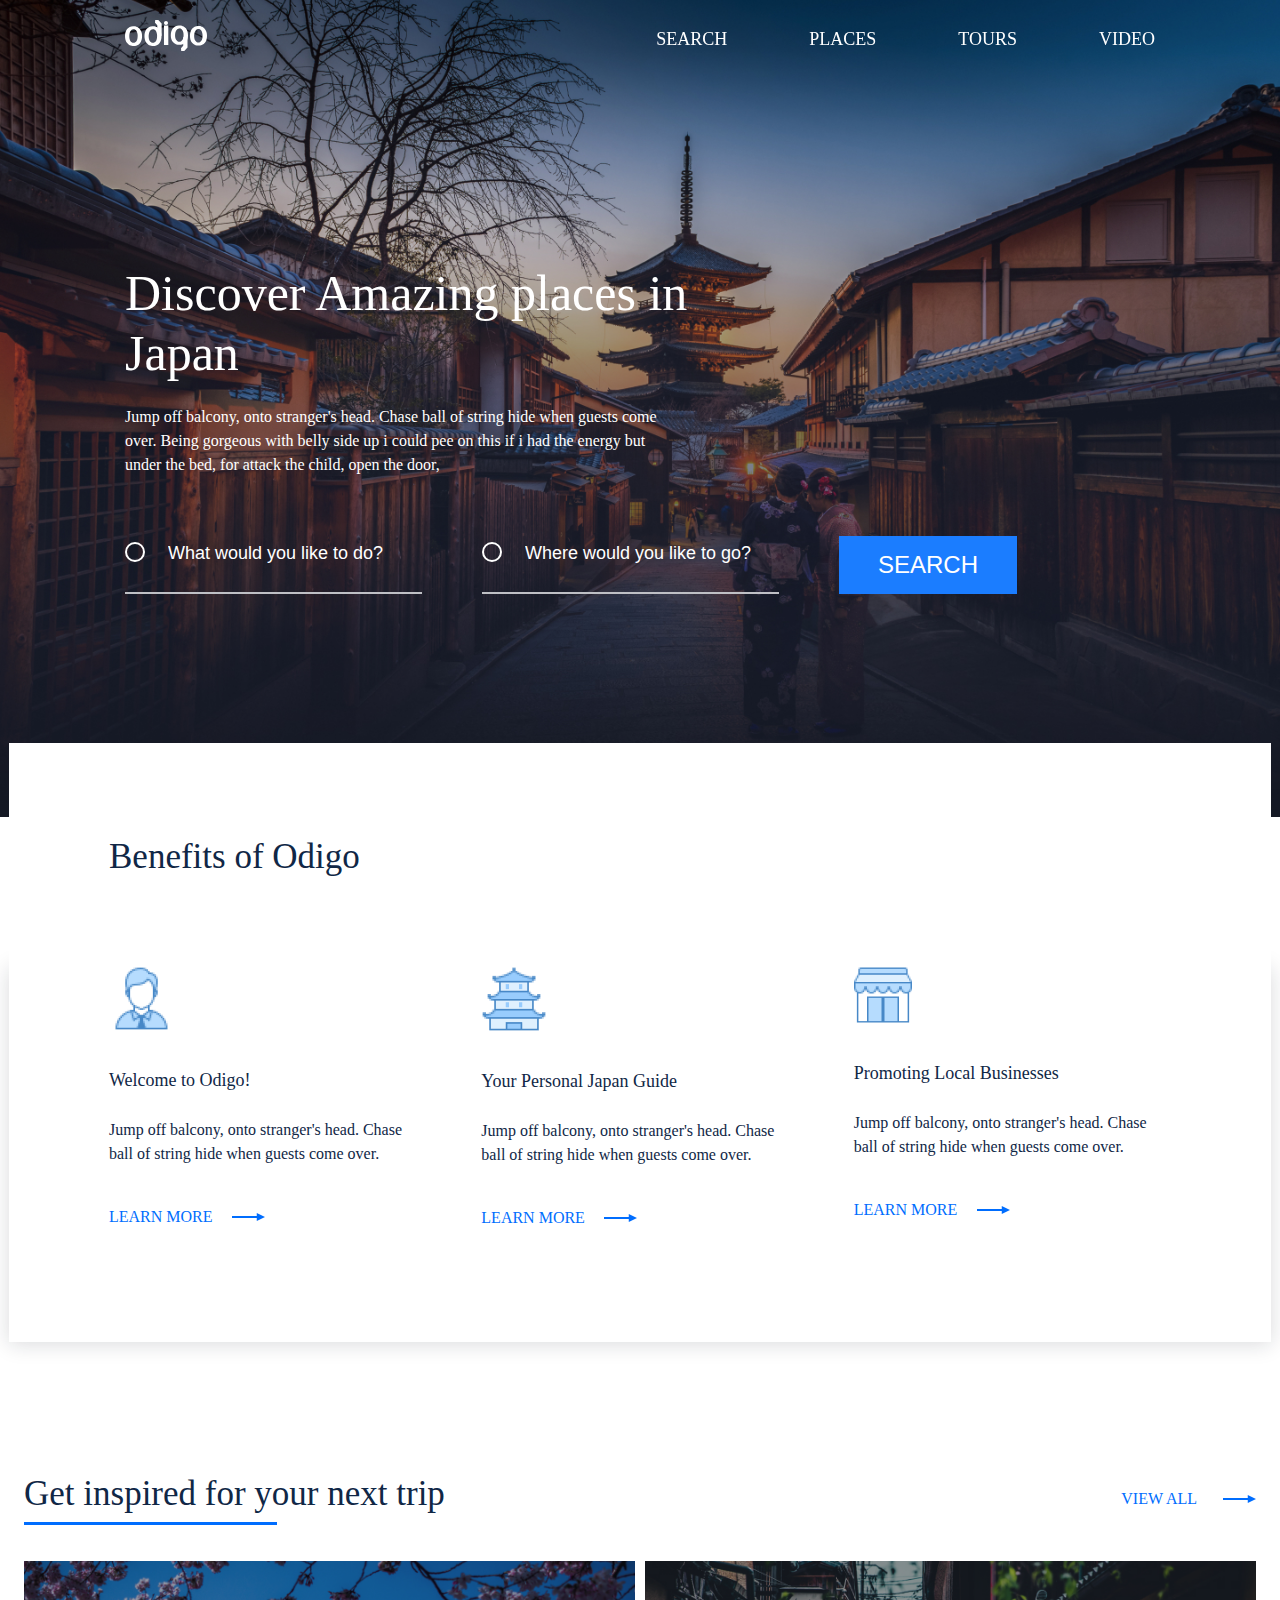
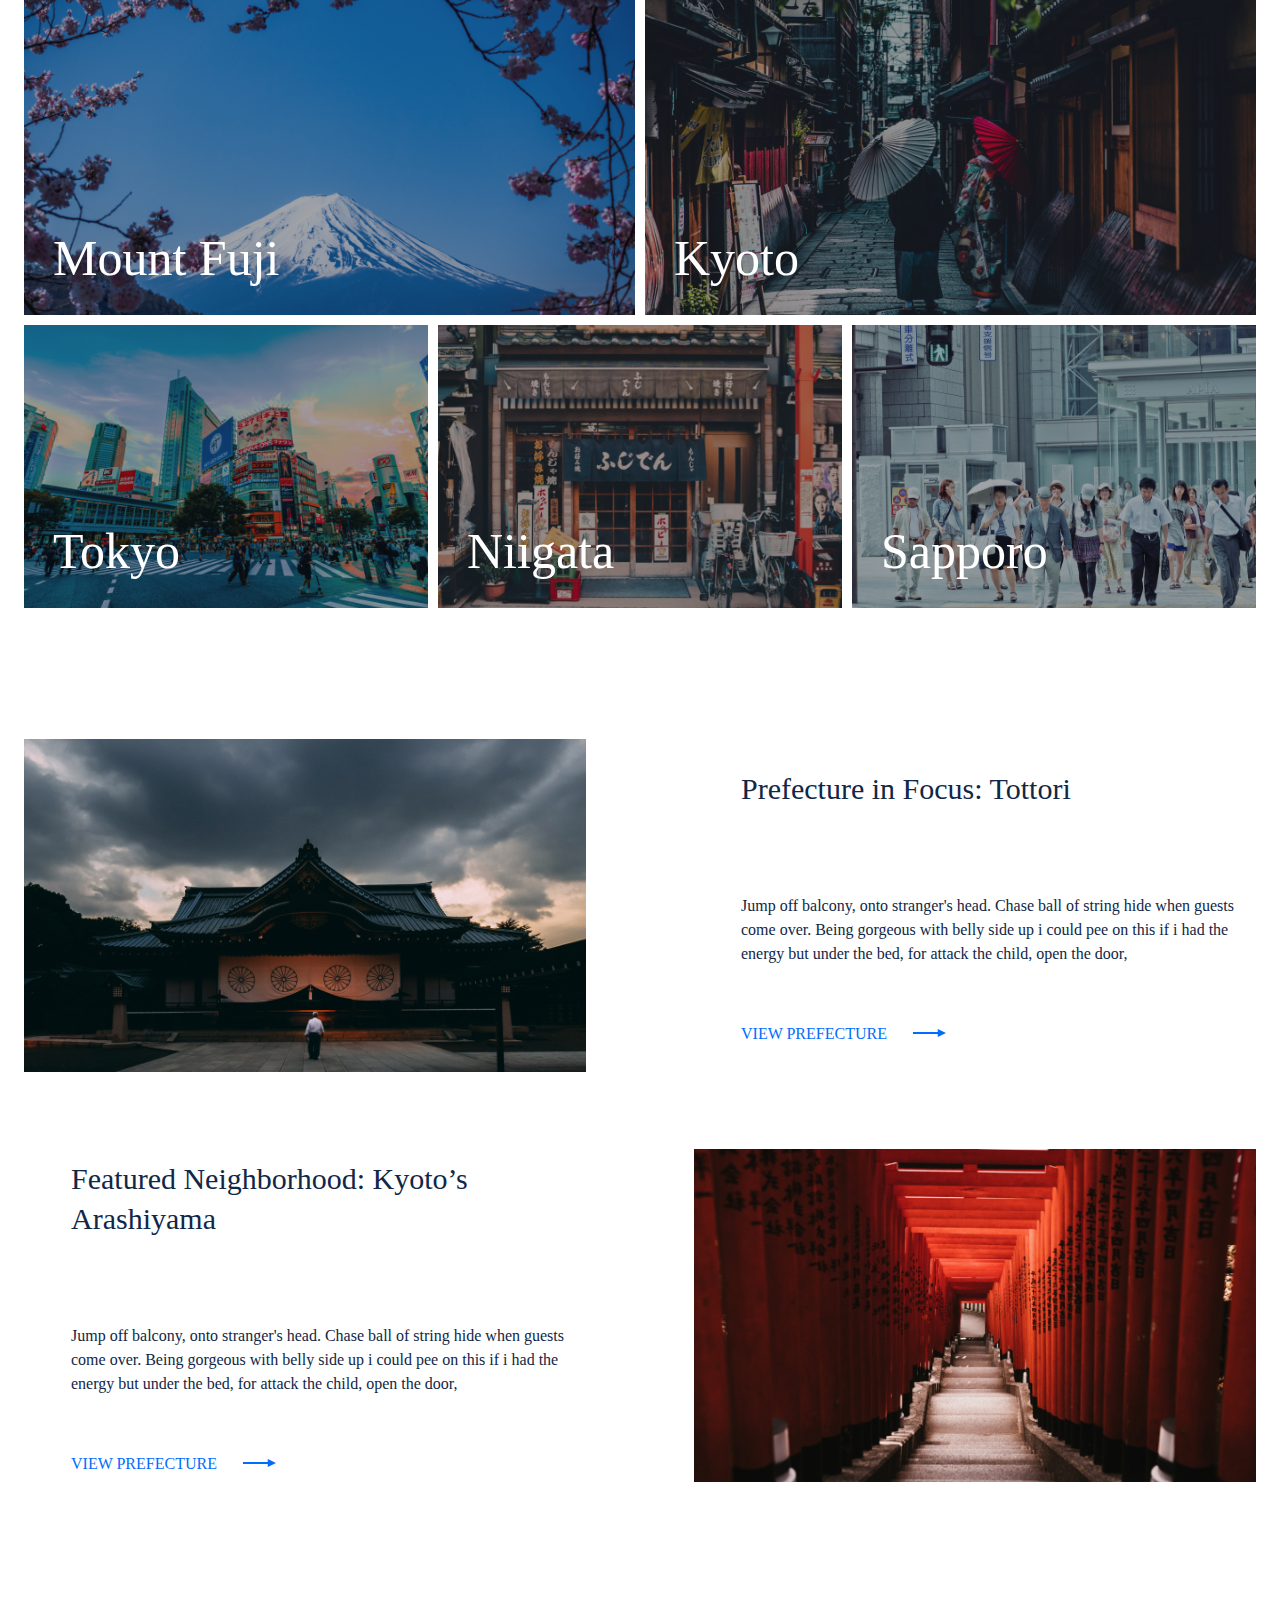
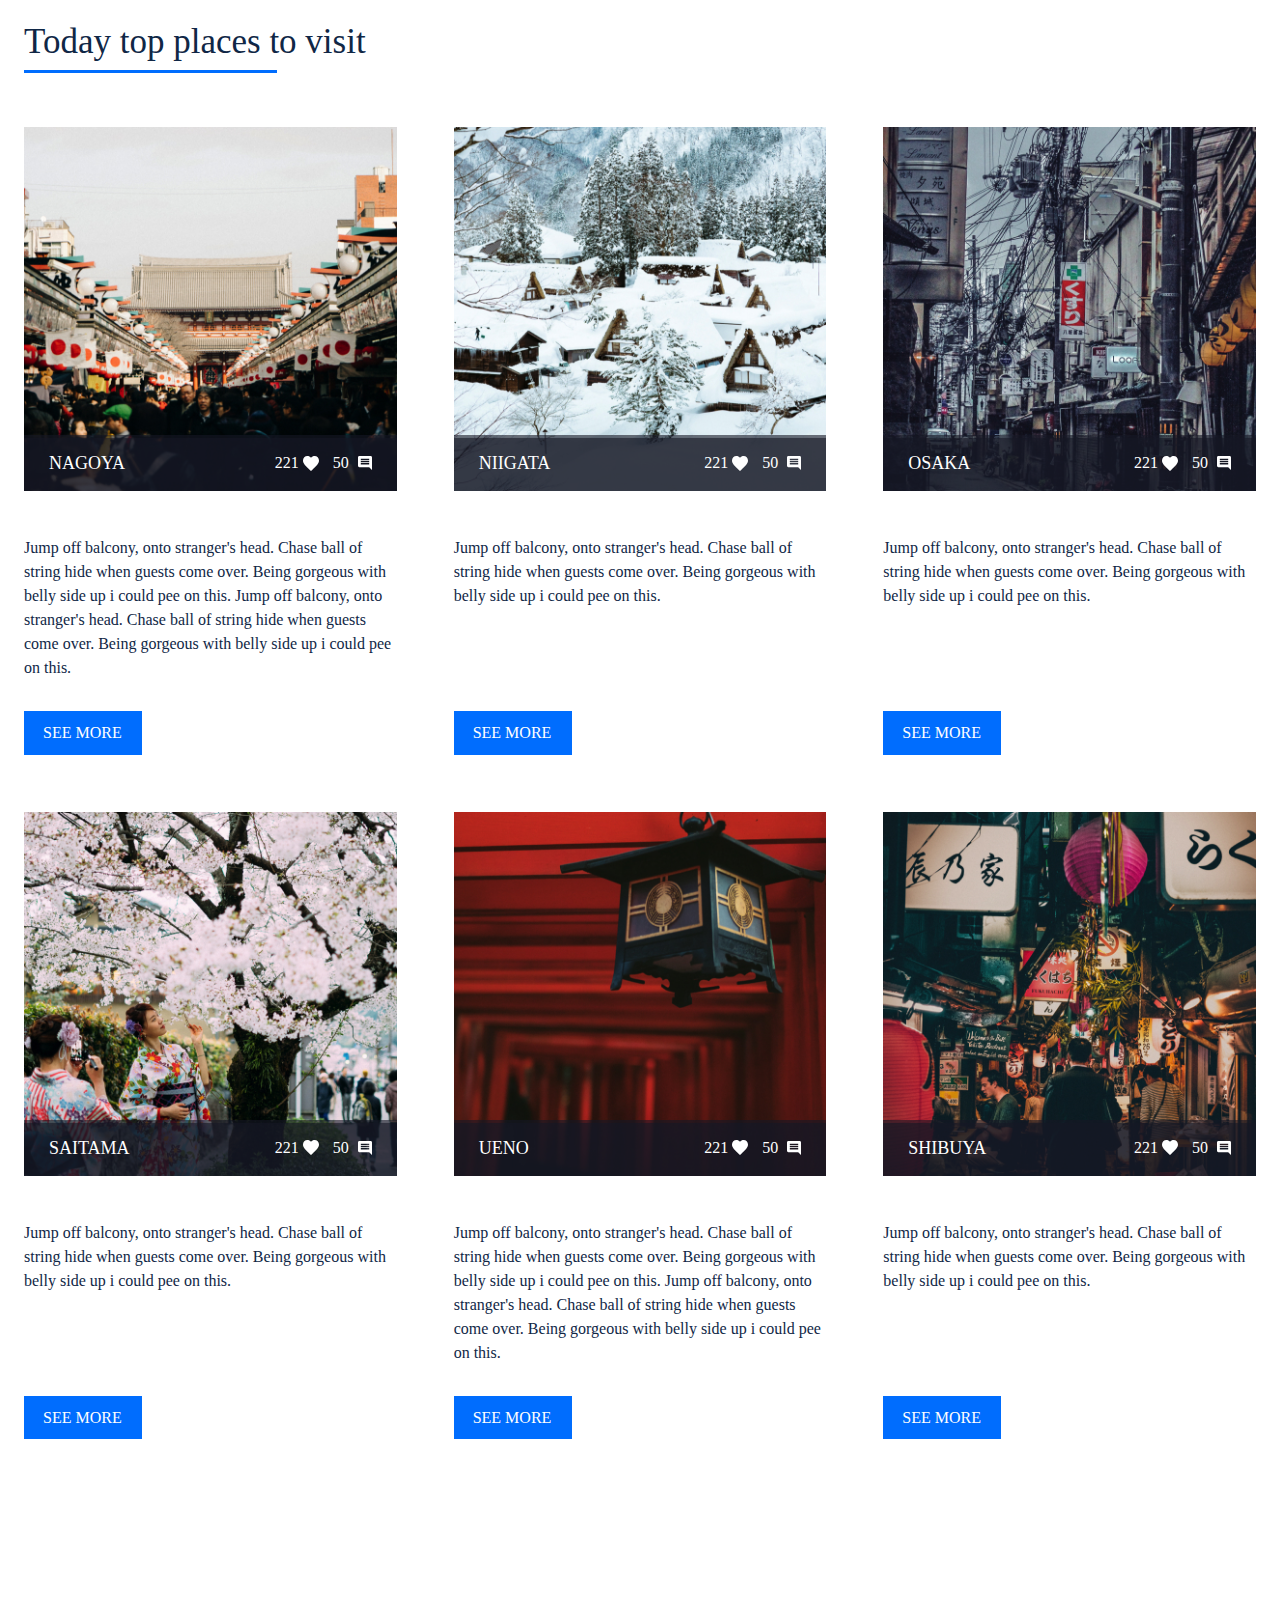
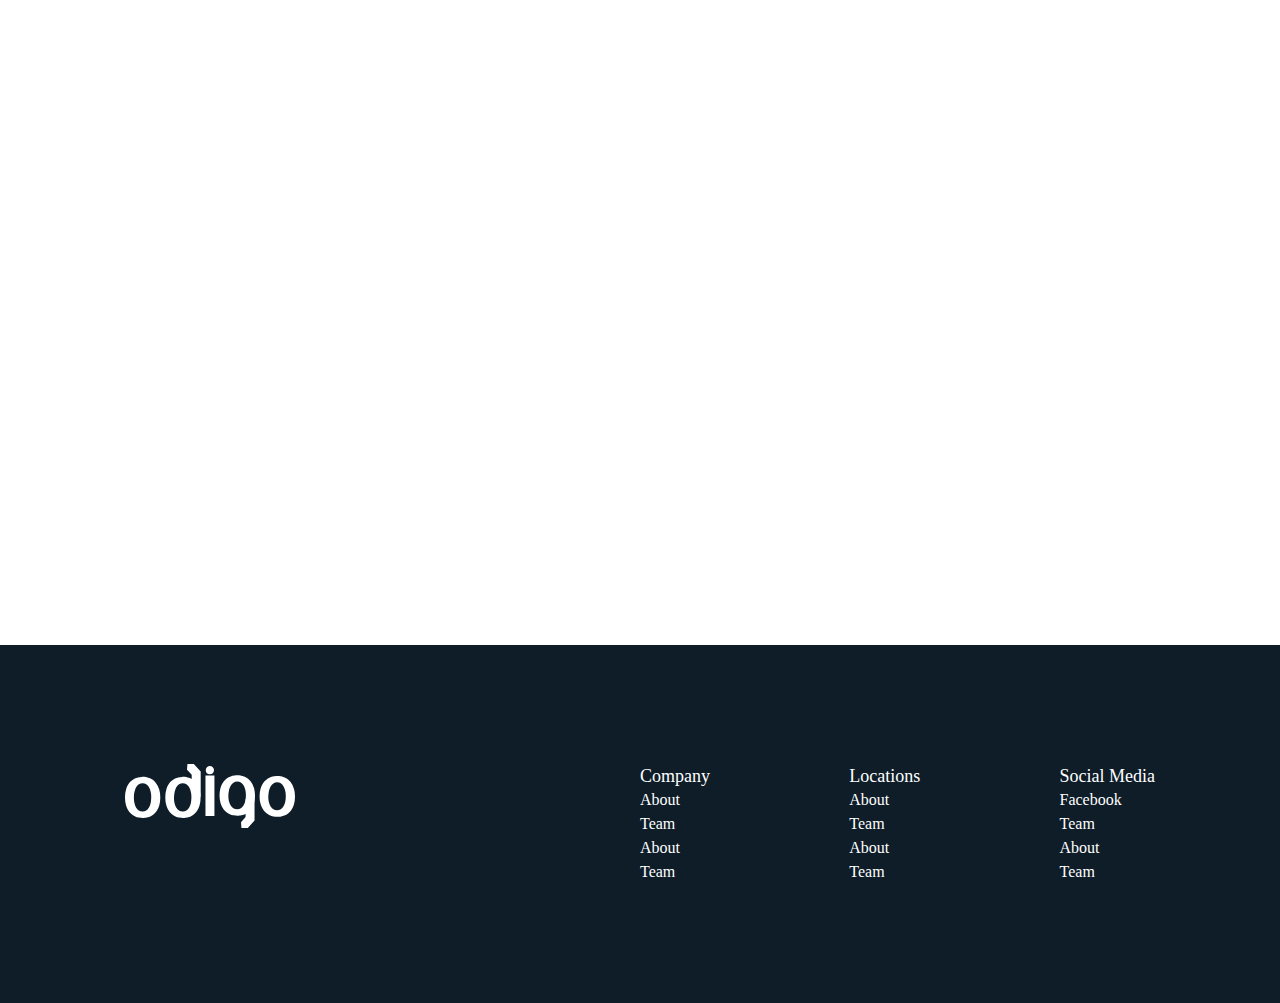
==== commit ab01f4a6: "final" ====
--- a/index.html
+++ b/index.html
@@ -20,19 +20,28 @@
                 <nav class="header__nav">
                     <ul class="header__list">
                         <li class="header__item">
-                            <a href="#!" class="header__link">Articles</a>
+                            <a href="#Search" class="header__link">SEARCH</a>
                         </li>
                         <li class="header__item">
-                            <a href="#!" class="header__link">Locations</a>
+                            <a href="#Places" class="header__link">PLACES</a>
                         </li>
                         <li class="header__item">
-                            <a href="#!" class="header__link">Videos</a>
+                            <a href="#Tours" class="header__link">TOURS</a>
                         </li>
                         <li class="header__item">
-                            <a href="#!" class="header__link">Sign in</a>
+                            <a href="#Video" class="header__link">VIDEO</a>
                         </li>
                     </ul>
+                    <div class="header__close">
+                        <span class="burger__close-line"></span>
+                        <span class="burger__close-line"></span>
+                    </div>
                 </nav>
+                <div class="header__burger burger">
+                    <span class="burger__line line__first"></span>
+                    <span class="burger__line line__second"></span>
+                    <span class="burger__line line__third"></span>
+                </div>
             </div>
         </div>
     </header>
@@ -41,7 +50,7 @@
 
     <main class="main">
         <!-- Intro start -->
-        <section class="intro">
+        <section class="intro" id="Search">
             <div class="wrapper">
                 <h1 class="intro__title">
                     Discover Amazing places in Japan
@@ -117,7 +126,7 @@
         <!-- Benefits end -->   
         
         <!-- Places start -->  
-        <section class="places">
+        <section class="places" id="Places">
             <div class="wrapper-full">
                 <div class="places__caption">
                     <h2 class="places__title section-title">
@@ -175,7 +184,7 @@
 
         <!-- Tours start -->
 
-        <div class="tours">
+        <div class="tours" id="Tours">
             <div class="wrapper-full">
 
                 <div class="tours__tour tour">
@@ -203,7 +212,7 @@
                         </p>
                         <a href="#!" class="tour__more">VIEW PREFECTURE</a>
                     </div>
-                    <div class="tour__pic">
+                    <div class="tour__pic tour__pic_mob_first">
                         <img src="./img/toure2.jpg" alt="Featured Neighborhood: Kyoto’s Arashiyama" class="tour__thumb">
                     </div>
                 </div>
@@ -380,7 +389,7 @@
         <!-- Top end -->
 
         <!-- Videos start -->
-        <div class="videos">
+        <div class="videos" id="Video">
             <div class="videos__wrapper">
                 <div class="video__item"></div>
                 <iframe class="video__element" src="https://www.youtube.com/embed/D48T0wNm96w" title="YouTube video player" frameborder="0" allow="accelerometer; autoplay; clipboard-write; encrypted-media; gyroscope; picture-in-picture; web-share" allowfullscreen></iframe>
--- a/css/style.css
+++ b/css/style.css
@@ -485,6 +485,31 @@
     opacity: .75;
 }
 
+.header__burger{
+    display: none;
+    width: 40px;
+    height: 28px;
+    position: relative;
+}
+.burger__line{
+    display: block;
+    width: 100%;
+    height: 4px;
+    position: absolute;
+    background-color: white;
+    left: 0;
+}
+.line__first{
+    top: 0;
+}
+.line__second{
+    top: 50%;
+    transform: translateY(-50%);
+}
+.line__third{
+    bottom: 0;
+}
+
 /* Header styles end */
 
 
@@ -492,7 +517,7 @@
 /* Intro styles start */
 
 .intro{
-    min-height: 100vh;
+    height: 100%;
     background: url(../img/intro.jpg) no-repeat center;
     background-size: cover;
     padding-top: 263px;
@@ -939,4 +964,147 @@
     opacity: .75;
 }
 
-/* Footer styles end */+/* Footer styles end */
+
+
+/* Media start */
+
+@media screen and (max-width: 767px) {
+    .header__burger{
+        display: block;
+    }
+    .header__nav{
+        position: fixed;
+        width: 100%;
+        height: 100%;
+        left: 0;
+        top: 0;
+        background-color: #0E1D28;
+        z-index: 10;
+        padding: 75px;
+        transform: translateX(100%);
+        transition: 0.2s all linear;
+    }
+    .header__nav_active{
+        transform: translateX(0);
+    }
+    .header__item{
+        width: 100%;
+        margin-right: 0;
+        margin-bottom: 30px;
+    }
+    .header__item:last-child{
+        margin-bottom: 0;
+    }
+    .header__link{
+        line-height: 48px;
+        font-size: 42px;
+    }
+    .header__close{
+        width: 40px;
+        height: 40px;
+        position: absolute;
+        top: 20px;
+        right: 20px;
+        z-index: 11;
+    }
+    .burger__close-line{
+        display: block;
+        height: 2px;
+        width: 100%;
+        background-color: white;
+        position: absolute;
+        top: 50%;
+    }
+    .burger__close-line:first-child{
+    transform: translateY(-50%) rotate(45deg);
+    }
+    .burger__close-line:last-child{
+        transform: translateY(-50%) rotate(-45deg);
+    }
+    .intro{
+        padding-top: 180px;
+    }
+    .search-form__field{
+        width: 100%;
+        margin-right: 0;
+    }
+    .benefits__card{
+        grid-column: span 3;
+    }    
+    .tour__pic, .tour__info{
+        grid-column: span 2;
+    }
+    .tour__pic_mob_first{
+        grid-row-start: -1;
+    }
+    .top__card{
+        grid-column: span 6;
+    }
+    .top__card-stats  {
+        max-width: 386px;
+    }
+    .footer__logo{
+        width: 100%;
+        margin-bottom: 15px;
+    }
+    .footer__nav{
+        width: 100%;
+    }
+    }
+
+@media screen and (max-width: 960px) {
+    .intro__title{
+        margin: 0 auto;
+        text-align: center;
+        padding-bottom: 22px;
+    }
+    .intro__subtitle{
+        margin: 0 auto;
+        text-align: center;
+        padding-bottom: 59px;
+    }
+    .search-form__field{
+        margin: 0 auto;
+        margin-bottom: 25px;
+    }
+    .search-form__submit{
+        margin: 0 auto;
+    }
+    .benefits__title{
+        padding: 60px 0px 46px 15px;
+    }
+    .benefits__cards{
+        padding: 0 15px;
+        grid-column-gap: 35px;
+    }
+    .benefits__wrap{
+        box-shadow: none;
+    }
+    .benefits__card{
+        margin-bottom: 60px;
+    }
+    .benefits{
+        margin-bottom: 40px;
+    }
+    .places__card{
+        grid-column: span 6;
+    }
+    .tour__title{
+        margin-bottom: 20px;
+    }
+    .tour__desc{
+        margin-bottom: 20px;
+    }
+    .tours__tour{
+        grid-gap: 50px;
+    }
+    .tour__info{
+        padding-left: 0;
+    }
+    .top__cards{
+        grid-gap: 20px;
+    }
+}
+
+/* Media end */